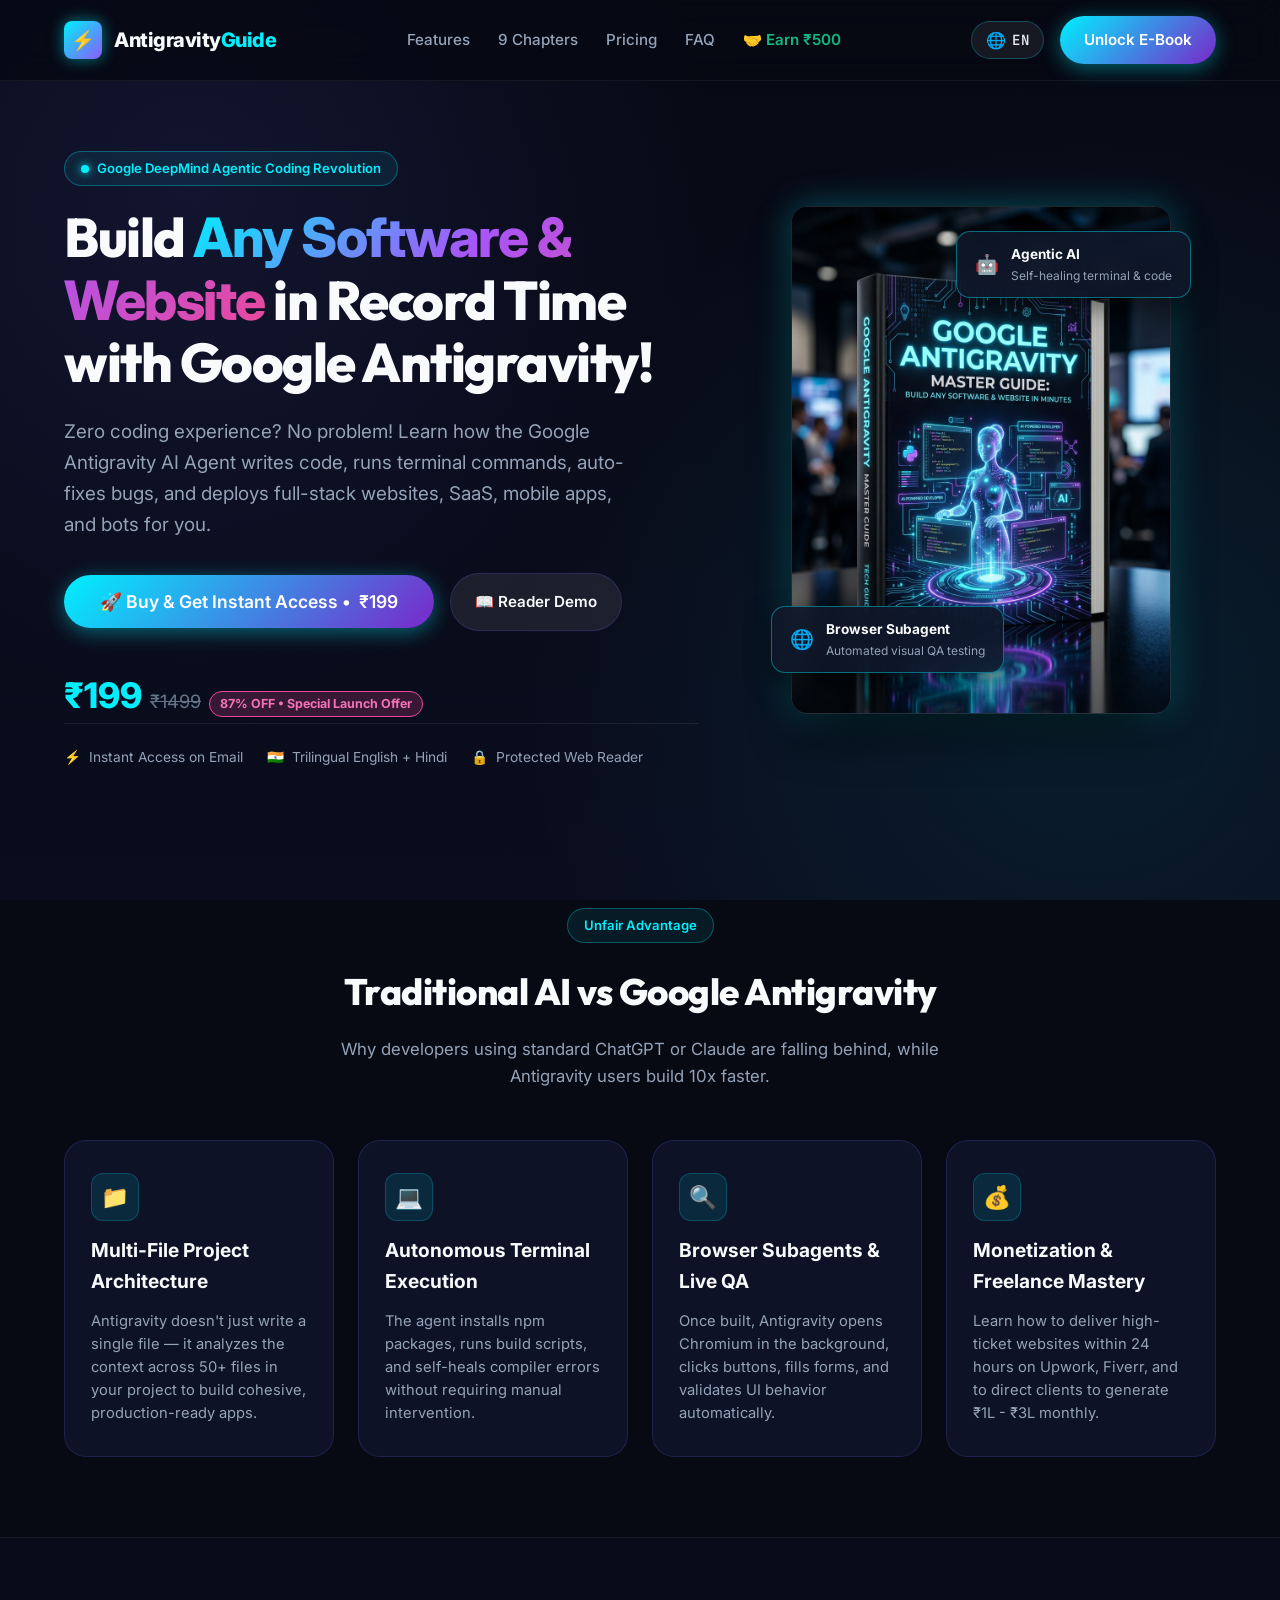
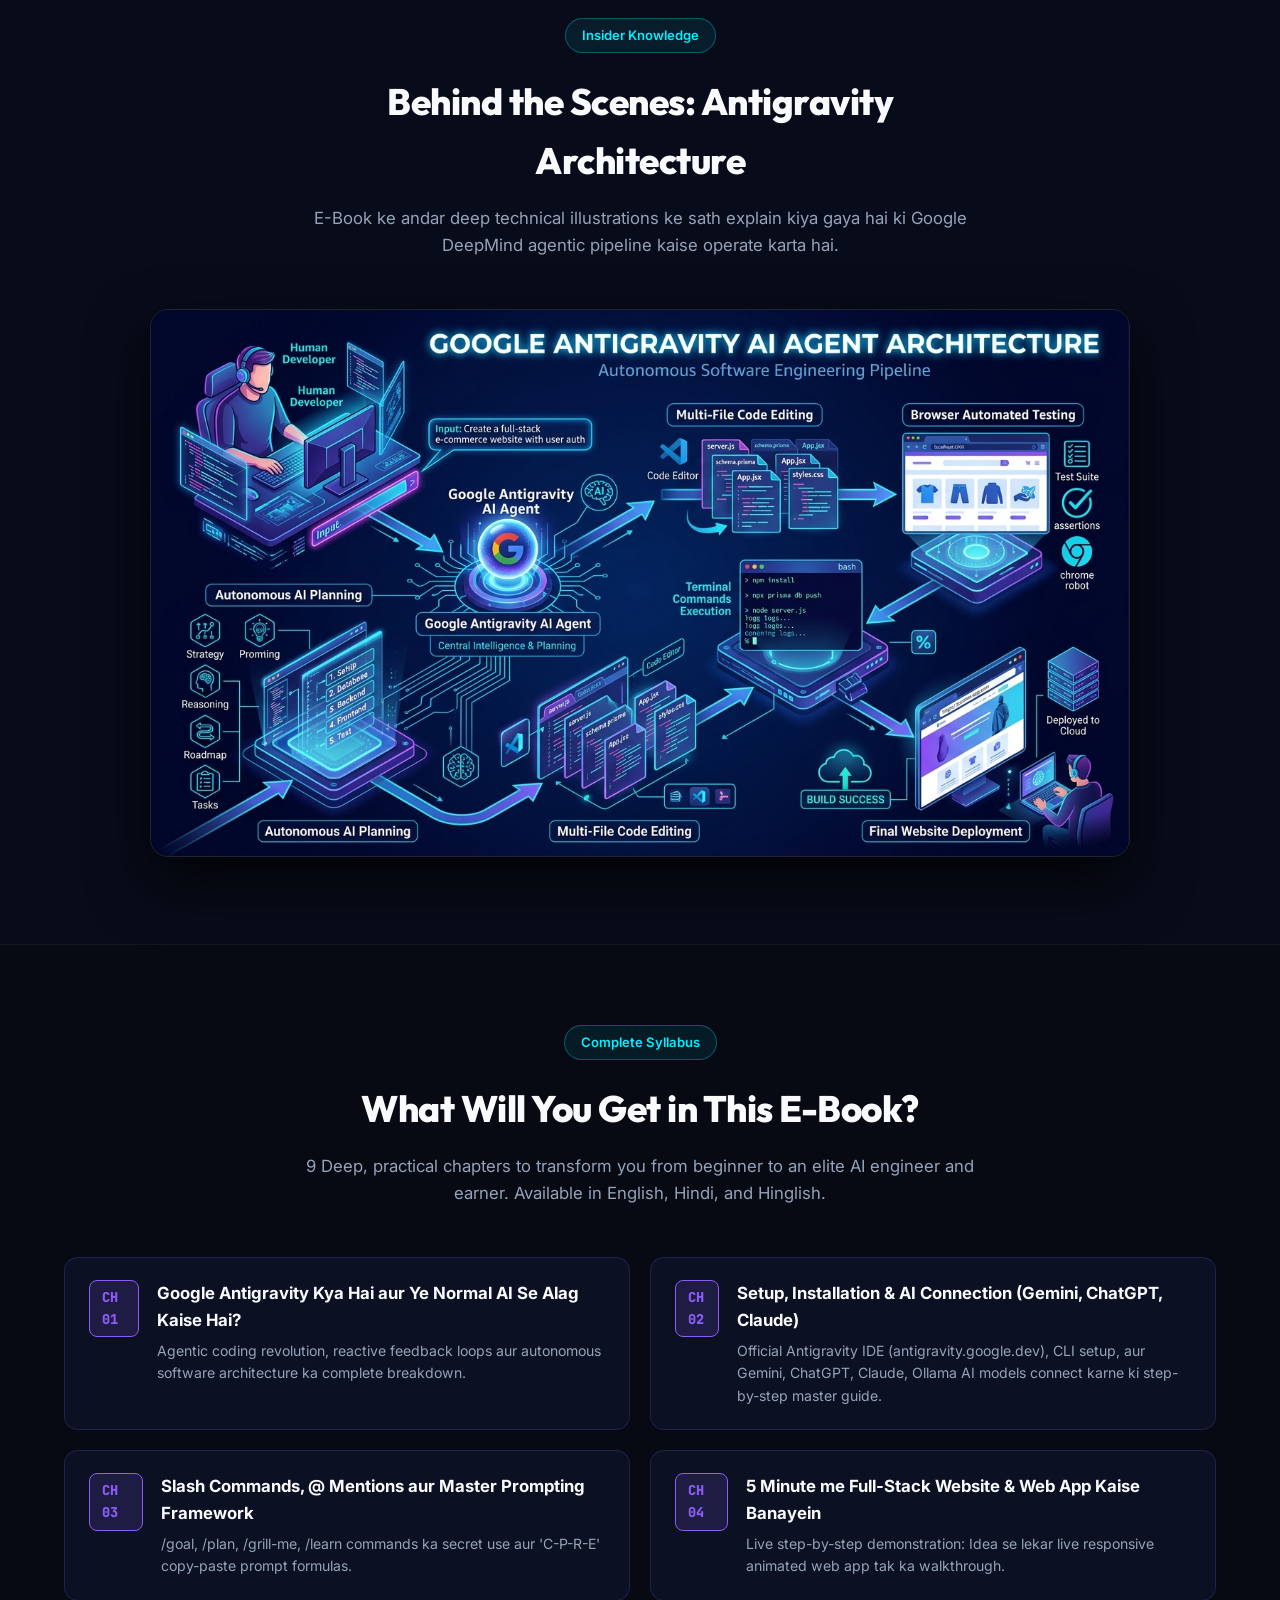
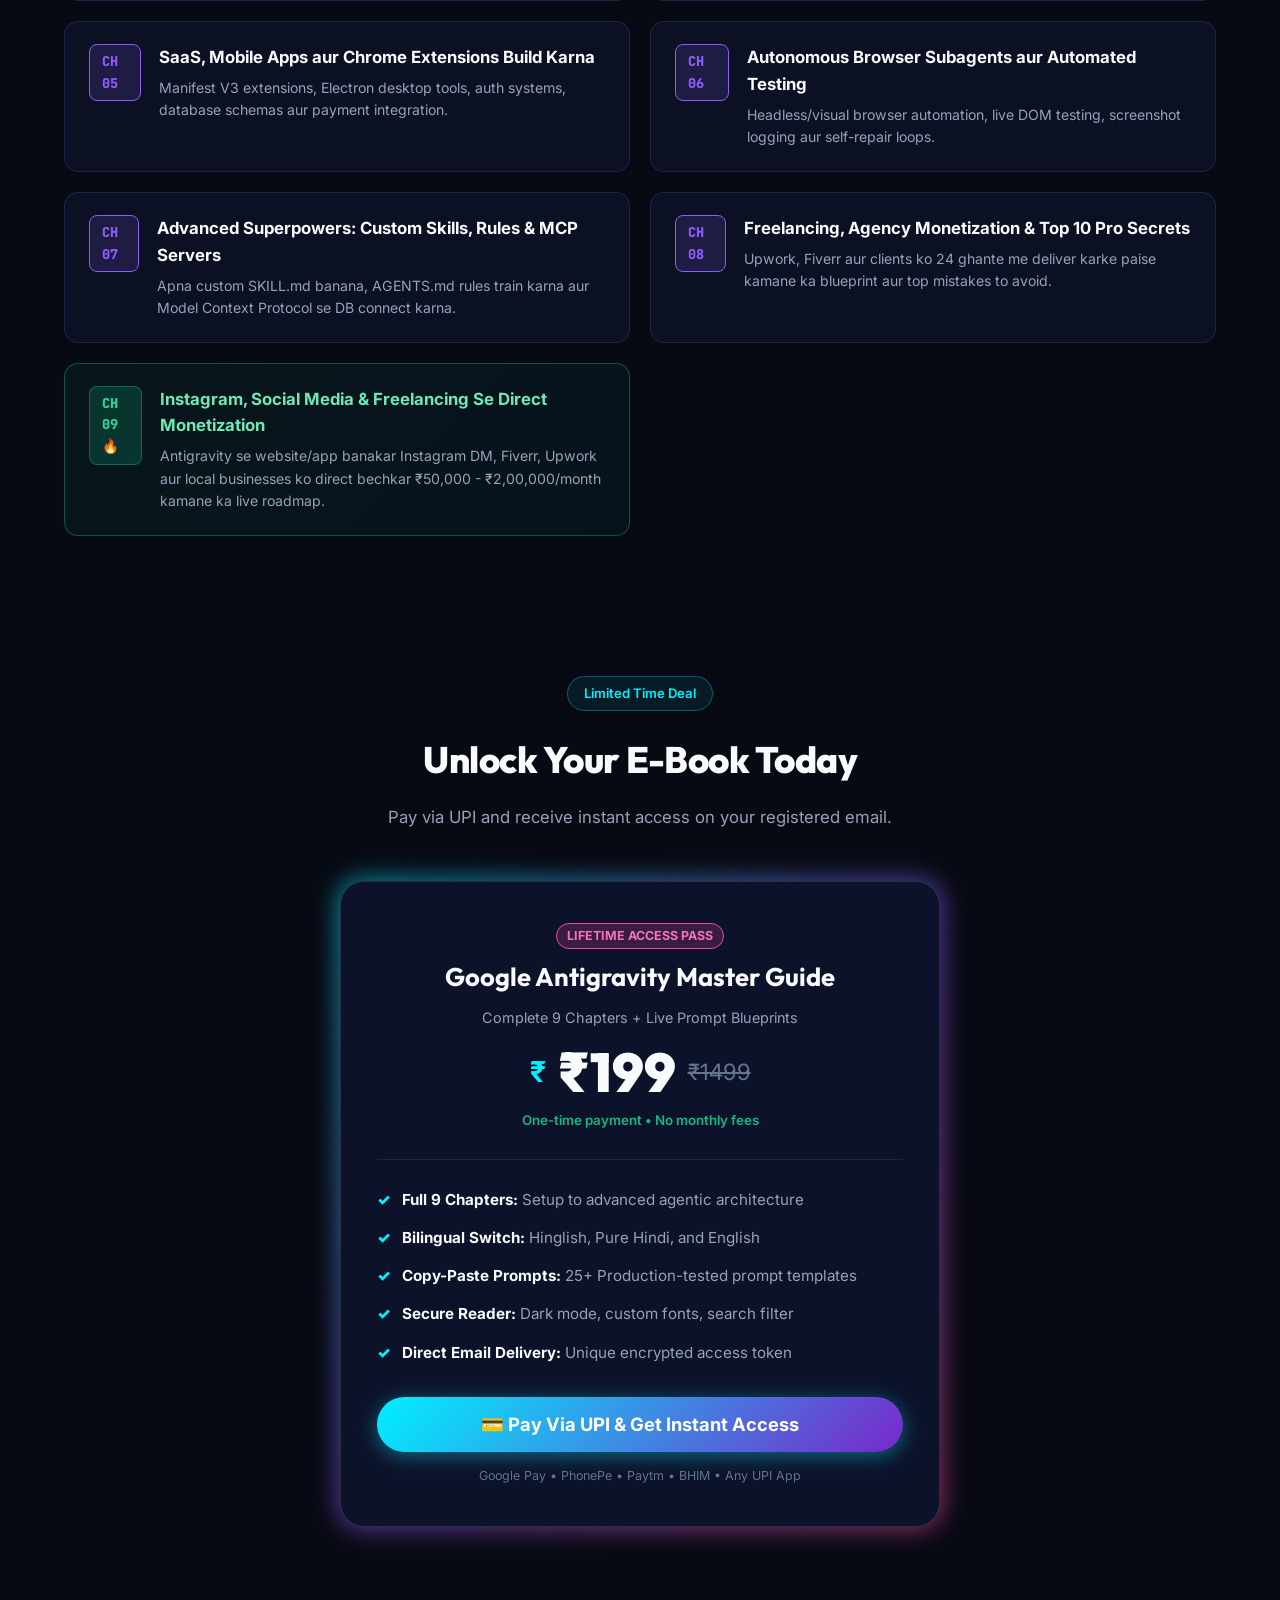
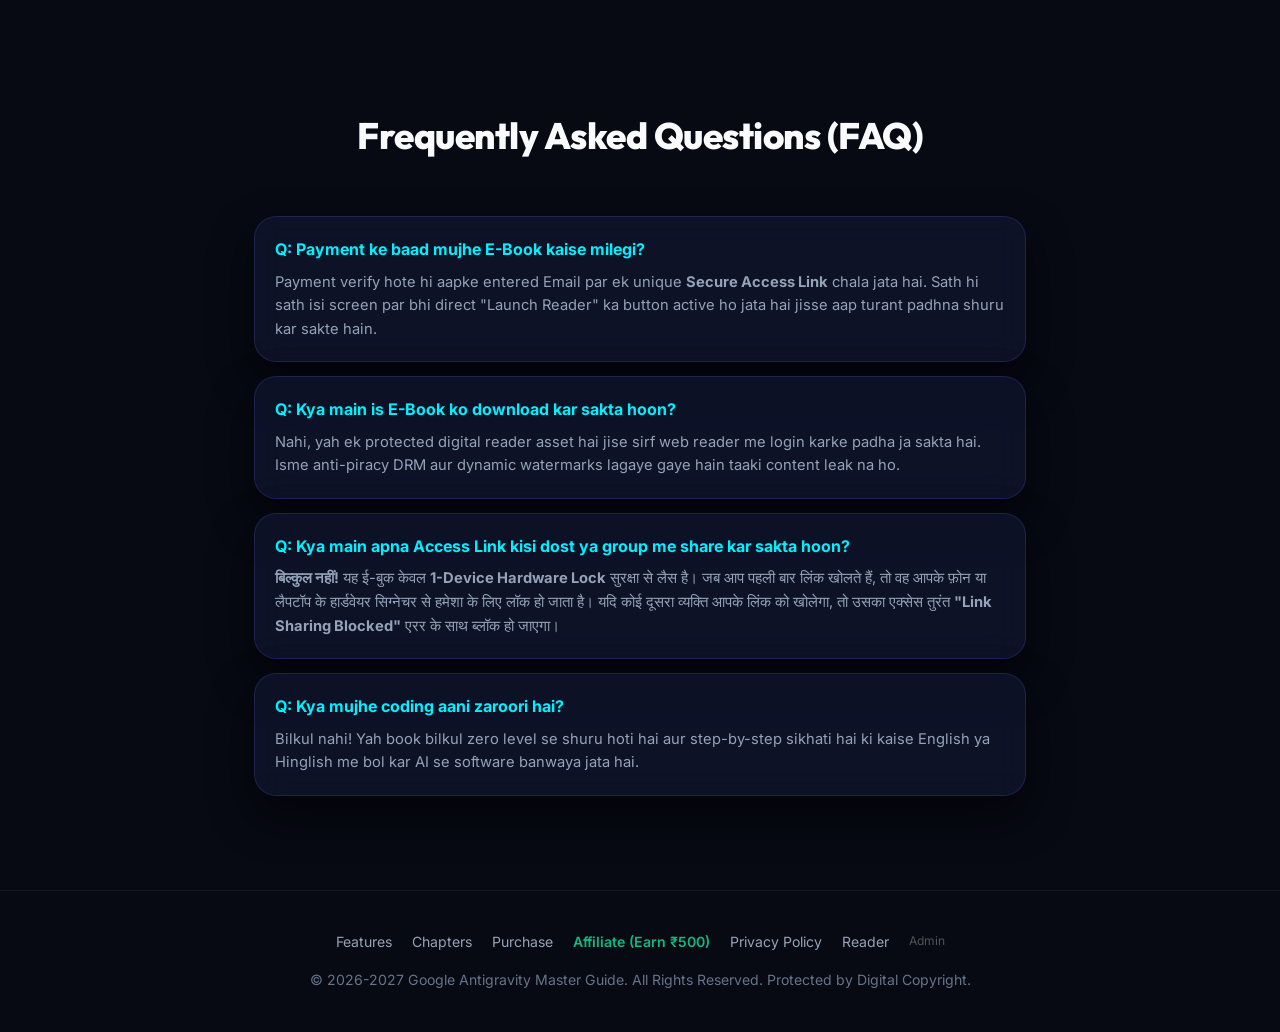
==== index.html @ 9b274166 "Complete Google Antigravity E-Book Platform with Cashfree Gateway and DRM Reader" ====
<!DOCTYPE html>
<html lang="hi">
<head>
    <meta charset="UTF-8">
    <meta name="viewport" content="width=device-width, initial-scale=1.0, maximum-scale=5.0">
    <meta name="theme-color" content="#070913">
    <meta name="mobile-web-app-capable" content="yes">
    <meta name="apple-mobile-web-app-status-bar-style" content="black-translucent">
    <title>Google Antigravity Master Guide - AI Se Software & Website Banayein</title>
    <meta name="description" content="Google Antigravity ka use karke kisi bhi tarah ka software ya website record time me banayein. Step-by-step Hindi & English complete documentation & eBook.">
    
    <!-- Google Fonts -->
    <link rel="preconnect" href="https://fonts.googleapis.com">
    <link rel="preconnect" href="https://fonts.gstatic.com" crossorigin>
    <link href="https://fonts.googleapis.com/css2?family=Inter:wght@400;500;600;700;800&family=JetBrains+Mono:wght@500;700&family=Outfit:wght@600;700;800;900&display=swap" rel="stylesheet">
    
    <!-- Stylesheets -->
    <link rel="stylesheet" href="assets/css/style.css">
</head>
<body>

    <header class="navbar" id="main-navbar">
        <div class="container nav-container">
            <a href="index.html" class="logo" id="site-logo">
                <div class="logo-icon" id="site-logo-icon">&#9889;</div>
                <span id="site-name-nav">Antigravity<span style="color: var(--accent-cyan);">Guide</span></span>
            </a>
            <ul class="nav-links" id="main-nav-links">
                <li><a href="#features" id="nav-link-features">Features</a></li>
                <li><a href="#curriculum" id="nav-link-curriculum">9 Chapters</a></li>
                <li><a href="#pricing" id="nav-link-pricing">Pricing</a></li>
                <li><a href="#faq" id="nav-link-faq">FAQ</a></li>
                <li><a href="#affiliateModal" class="btn-open-affiliate" id="nav-link-affiliate" style="color: #10b981; font-weight: 600;">🤝 Earn ₹500</a></li>
            </ul>
            <div class="nav-actions">
                <!-- Language Switcher -->
                <div class="lang-switcher" id="lang-switcher-btn" title="Change Language">
                    <span class="lang-icon">&#127760;</span>
                    <span class="lang-label" id="current-lang-label">EN</span>
                    <div class="lang-dropdown" id="lang-dropdown">
                        <button class="lang-option active" data-lang="english">&#127468;&#127463; English</button>
                        <button class="lang-option" data-lang="hinglish">&#127470;&#127475; Hinglish</button>
                        <button class="lang-option" data-lang="hindi">&#127470;&#127475; हिंदी</button>
                    </div>
                </div>
                <!-- Hamburger for Mobile -->
                <button class="nav-hamburger" id="nav-hamburger" aria-label="Toggle Menu">&#9776;</button>
                <a href="#pricing" class="btn btn-primary btn-open-payment" id="nav-buy-btn">Unlock E-Book</a>
            </div>
        </div>
        <!-- Mobile Menu -->
        <div class="mobile-menu" id="mobile-menu">
            <ul id="mobile-nav-links">
                <li><a href="#features">Features</a></li>
                <li><a href="#curriculum">9 Chapters</a></li>
                <li><a href="#pricing">Pricing</a></li>
                <li><a href="#faq">FAQ</a></li>
                <li><a href="#affiliateModal" class="btn-open-affiliate" style="color: #10b981; font-weight: 600;">🤝 Earn ₹500 (Affiliate)</a></li>
                <li><a href="privacy-policy.html">Privacy Policy</a></li>
            </ul>
        </div>
    </header>

    <!-- Hero Section -->
    <section class="hero-section">
        <div class="container">
            <div class="hero-grid">
                <div class="hero-content">
                    <div class="badge-pill">
                        <span class="badge-dot"></span>
                        <span id="cms-hero-badge">Google DeepMind Agentic Coding Revolution</span>
                    </div>
                    <h1 id="cms-hero-h1">
                        Google Antigravity Se <span class="text-gradient">Koi Bhi Software & Website</span> Record Time Me Banayein!
                    </h1>
                    <p class="hero-lead" id="cms-hero-lead">
                        Zero coding experience? Koi problem nahi! Is comprehensive step-by-step ई-बुक में सीखें कैसे Google Antigravity AI Agent आपके लिए पूरी वेबसाइट, सास (SaaS), मोबाइल ऐप्स और बॉट्स खुद कोड करके, टेस्ट करके और डिप्लॉय करके देता है।
                    </p>

                    <div class="hero-actions">
                        <button class="btn btn-primary btn-pulse btn-open-payment" style="padding: 16px 36px; font-size: 1.1rem;">
                            🚀 Buy & Get Instant Access • <span class="dynamic-price">₹199</span>
                        </button>
                        <a href="reader.html" class="btn btn-secondary" style="padding: 16px 24px;">
                            📖 Reader Demo
                        </a>
                    </div>

                    <div class="price-tag-hero">
                        <span class="price-now dynamic-price">₹199</span>
                        <span class="price-old dynamic-old-price">₹1499</span>
                        <span class="discount-badge">87% OFF • Special Launch Offer</span>
                    </div>

                    <div class="guarantee-strip">
                        <div class="guarantee-item">
                            <span>⚡</span> <span id="guar-item-1">Instant Access on Email</span>
                        </div>
                        <div class="guarantee-item">
                            <span>🇮🇳</span> <span id="guar-item-2">Hindi + English Bilingual</span>
                        </div>
                        <div class="guarantee-item">
                            <span>🔒</span> <span id="guar-item-3">Encrypted DRM Reader</span>
                        </div>
                    </div>
                </div>

                <!-- 3D Book Showcase -->
                <div class="hero-visual">
                    <div class="glow-orb"></div>
                    <div class="book-mockup-wrapper">
                        <img src="assets/images/cover.jpg" alt="Google Antigravity Master Guide 3D Cover" class="book-mockup-img">
                        <div class="floating-feature-card float-top">
                            <span style="font-size: 1.2rem;">🤖</span>
                            <div>
                                <strong>Agentic AI</strong>
                                <p style="margin: 0; color: #94a3b8; font-size: 0.75rem;">Self-healing terminal & code</p>
                            </div>
                        </div>
                        <div class="floating-feature-card float-bottom">
                            <span style="font-size: 1.2rem;">🌐</span>
                            <div>
                                <strong>Browser Subagent</strong>
                                <p style="margin: 0; color: #94a3b8; font-size: 0.75rem;">Automated visual QA testing</p>
                            </div>
                        </div>
                    </div>
                </div>
            </div>
        </div>
    </section>

    <!-- Why Antigravity / Core Highlights -->
    <section id="features" class="section">
        <div class="container">
            <div class="section-header">
                <span class="badge-pill">Unfair Advantage</span>
                <h2 id="cms-features-title">Traditional AI vs Google Antigravity</h2>
                <p id="cms-features-sub">Kyun normal ChatGPT ya Claude use karne wale developers peeche chhoot rahe hain aur Antigravity users 10 guna tez kaam kar rahe hain?</p>
            </div>

            <div class="features-grid">
                <div class="feature-card">
                    <div class="feature-icon">📁</div>
                    <h3>Multi-File Project Architecture</h3>
                    <p>Antigravity sirf ek file nahi likhta, ye aapke pooray project folder ke 50+ files ke context ko analyze karke complete full-stack web applications generate karta hai.</p>
                </div>
                <div class="feature-card">
                    <div class="feature-icon">💻</div>
                    <h3>Autonomous Terminal Execution</h3>
                    <p>Agent khud packages install karta hai, build commands run karta hai, aur compiler errors ko bina aapke bole khud debug karke theek karta hai.</p>
                </div>
                <div class="feature-card">
                    <div class="feature-icon">🔍</div>
                    <h3>Browser Subagents & QA</h3>
                    <p>Website banne ke baad agent Chromium browser open karta hai, buttons click karta hai, forms fill karta hai aur live UI validation karta hai.</p>
                </div>
                <div class="feature-card">
                    <div class="feature-icon">💰</div>
                    <h3>Monetization & Freelance Mastery</h3>
                    <p>Seekhein kaise Upwork, Fiverr aur Indian clients ko 24 ghante ke andar high-ticket websites deliver karke monthly ₹1L - ₹3L generate karein.</p>
                </div>
            </div>
        </div>
    </section>

    <!-- Architecture Visual Section -->
    <section class="section" style="background: rgba(12, 16, 36, 0.4); border-top: 1px solid rgba(255,255,255,0.05); border-bottom: 1px solid rgba(255,255,255,0.05);">
        <div class="container">
            <div class="section-header">
                <span class="badge-pill">Insider Knowledge</span>
                <h2>Behind the Scenes: Antigravity Architecture</h2>
                <p>E-Book ke andar deep technical illustrations ke sath explain kiya gaya hai ki Google DeepMind agentic pipeline kaise operate karta hai.</p>
            </div>
            <div style="text-align: center; max-width: 980px; margin: 0 auto;">
                <img src="assets/images/architecture.jpg" alt="Google Antigravity Agent Architecture" style="width: 100%; border-radius: 18px; box-shadow: 0 25px 60px rgba(0,0,0,0.7); border: 1px solid rgba(255,255,255,0.1);">
            </div>
        </div>
    </section>

    <!-- 8 Chapters Syllabus -->
    <section id="curriculum" class="section">
        <div class="container">
            <div class="section-header">
                <span class="badge-pill">Complete Syllabus</span>
                <h2 id="cms-curriculum-title">Is E-Book Me Kya-Kya Milega?</h2>
                <p id="cms-curriculum-sub">9 Deep, practical chapters jo aapko Beginner se lekar Elite Agentic Architect + Earner bana denge. Hinglish, Hindi aur English teeno me available.</p>
            </div>

            <div class="curriculum-grid">
                <div class="chapter-item">
                    <span class="chapter-badge">CH 01</span>
                    <div class="chapter-info">
                        <h4>Google Antigravity Kya Hai aur Ye Normal AI Se Alag Kaise Hai?</h4>
                        <p>Agentic coding revolution, reactive feedback loops aur autonomous software architecture ka complete breakdown.</p>
                    </div>
                </div>

                <div class="chapter-item">
                    <span class="chapter-badge">CH 02</span>
                    <div class="chapter-info">
                        <h4>Setup, Installation & AI Connection (Gemini, ChatGPT, Claude)</h4>
                        <p>Official Antigravity IDE (antigravity.google.dev), CLI setup, aur Gemini, ChatGPT, Claude, Ollama AI models connect karne ki step-by-step master guide.</p>
                    </div>
                </div>

                <div class="chapter-item">
                    <span class="chapter-badge">CH 03</span>
                    <div class="chapter-info">
                        <h4>Slash Commands, @ Mentions aur Master Prompting Framework</h4>
                        <p>/goal, /plan, /grill-me, /learn commands ka secret use aur 'C-P-R-E' copy-paste prompt formulas.</p>
                    </div>
                </div>

                <div class="chapter-item">
                    <span class="chapter-badge">CH 04</span>
                    <div class="chapter-info">
                        <h4>5 Minute me Full-Stack Website & Web App Kaise Banayein</h4>
                        <p>Live step-by-step demonstration: Idea se lekar live responsive animated web app tak ka walkthrough.</p>
                    </div>
                </div>

                <div class="chapter-item">
                    <span class="chapter-badge">CH 05</span>
                    <div class="chapter-info">
                        <h4>SaaS, Mobile Apps aur Chrome Extensions Build Karna</h4>
                        <p>Manifest V3 extensions, Electron desktop tools, auth systems, database schemas aur payment integration.</p>
                    </div>
                </div>

                <div class="chapter-item">
                    <span class="chapter-badge">CH 06</span>
                    <div class="chapter-info">
                        <h4>Autonomous Browser Subagents aur Automated Testing</h4>
                        <p>Headless/visual browser automation, live DOM testing, screenshot logging aur self-repair loops.</p>
                    </div>
                </div>

                <div class="chapter-item">
                    <span class="chapter-badge">CH 07</span>
                    <div class="chapter-info">
                        <h4>Advanced Superpowers: Custom Skills, Rules & MCP Servers</h4>
                        <p>Apna custom SKILL.md banana, AGENTS.md rules train karna aur Model Context Protocol se DB connect karna.</p>
                    </div>
                </div>

                <div class="chapter-item">
                    <span class="chapter-badge">CH 08</span>
                    <div class="chapter-info">
                        <h4>Freelancing, Agency Monetization & Top 10 Pro Secrets</h4>
                        <p>Upwork, Fiverr aur clients ko 24 ghante me deliver karke paise kamane ka blueprint aur top mistakes to avoid.</p>
                    </div>
                </div>

                <div class="chapter-item" style="border-color: rgba(16, 185, 129, 0.4); background: linear-gradient(135deg, rgba(16, 185, 129, 0.08), rgba(0, 240, 255, 0.04));">
                    <span class="chapter-badge" style="background: rgba(16, 185, 129, 0.2); color: #34d399; border-color: rgba(16, 185, 129, 0.4);">CH 09 🔥</span>
                    <div class="chapter-info">
                        <h4 style="color: #6ee7b7;">Instagram, Social Media & Freelancing Se Direct Monetization</h4>
                        <p>Antigravity se website/app banakar Instagram DM, Fiverr, Upwork aur local businesses ko direct bechkar ₹50,000 - ₹2,00,000/month kamane ka live roadmap.</p>
                    </div>
                </div>
            </div>
        </div>
    </section>


    <!-- Pricing Card & Buy Action -->
    <section id="pricing" class="pricing-section">
        <div class="container">
            <div class="section-header">
                <span class="badge-pill">Limited Time Deal</span>
                <h2 id="cms-pricing-title">Aaj Hi Apni E-Book Unlock Karein</h2>
                <p id="cms-pricing-sub">Turant UPI payment karein aur apne registered email par instant secure reader link prapt karein.</p>
            </div>

            <div class="pricing-card-wrap">
                <div class="pricing-card-glow"></div>
                <div class="pricing-card">
                    <div class="pricing-header">
                        <span class="discount-badge" style="margin-bottom: 8px; display: inline-block;">LIFETIME ACCESS PASS</span>
                        <h3>Google Antigravity Master Guide</h3>
                        <p style="color: var(--text-secondary); font-size: 0.9rem;" id="cms-pricing-card-desc">Complete 9 Chapters + Live Prompt Blueprints</p>
                        
                        <div class="pricing-amount">
                            <span class="price-currency">₹</span>
                            <span class="price-val dynamic-price">199</span>
                            <span class="price-strike dynamic-old-price">₹1499</span>
                        </div>
                        <small style="color: #10b981; font-weight: 600;">One-time payment • No monthly fees</small>
                    </div>

                    <ul class="pricing-perks">
                        <li><span class="check">✓</span> <span><strong>Full 9 Chapters:</strong> Setup to advanced agentic architecture</span></li>
                        <li><span class="check">✓</span> <span><strong>Bilingual Switch:</strong> Hinglish, Pure Hindi, and English</span></li>
                        <li><span class="check">✓</span> <span><strong>Copy-Paste Prompts:</strong> 25+ Production-tested prompt templates</span></li>
                        <li><span class="check">✓</span> <span><strong>Secure Reader:</strong> Dark mode, custom fonts, search filter</span></li>
                        <li><span class="check">✓</span> <span><strong>Direct Email Delivery:</strong> Unique encrypted access token</span></li>
                    </ul>

                    <button class="btn btn-primary btn-open-payment" style="width: 100%; padding: 16px; font-size: 1.15rem; font-weight: 700;">
                        💳 Pay Via UPI & Get Instant Access
                    </button>
                    
                    <p style="text-align: center; font-size: 0.78rem; color: #64748b; margin-top: 14px;">
                        Google Pay • PhonePe • Paytm • BHIM • Any UPI App
                    </p>
                </div>
            </div>
        </div>
    </section>

    <!-- FAQ Accordion -->
    <section id="faq" class="section">
        <div class="container" style="max-width: 820px;">
            <div class="section-header">
                <h2 id="cms-faq-title">Aksar Puche Jaane Wale Sawal (FAQ)</h2>
            </div>

            <div class="faq-list">
                <div class="glass-panel" style="padding: 20px; margin-bottom: 14px;">
                    <h4 style="color: var(--accent-cyan); margin-bottom: 8px;">Q: Payment ke baad mujhe E-Book kaise milegi?</h4>
                    <p style="color: var(--text-secondary); font-size: 0.92rem;">
                        Payment verify hote hi aapke entered Email par ek unique <strong>Secure Access Link</strong> chala jata hai. Sath hi sath isi screen par bhi direct "Launch Reader" ka button active ho jata hai jisse aap turant padhna shuru kar sakte hain.
                    </p>
                </div>

                <div class="glass-panel" style="padding: 20px; margin-bottom: 14px;">
                    <h4 style="color: var(--accent-cyan); margin-bottom: 8px;">Q: Kya main is E-Book ko download kar sakta hoon?</h4>
                    <p style="color: var(--text-secondary); font-size: 0.92rem;">
                        Nahi, yah ek protected digital reader asset hai jise sirf web reader me login karke padha ja sakta hai. Isme anti-piracy DRM aur dynamic watermarks lagaye gaye hain taaki content leak na ho.
                    </p>
                </div>

                <div class="glass-panel" style="padding: 20px; margin-bottom: 14px;">
                    <h4 style="color: var(--accent-cyan); margin-bottom: 8px;">Q: Kya main apna Access Link kisi dost ya group me share kar sakta hoon?</h4>
                    <p style="color: var(--text-secondary); font-size: 0.92rem;">
                        <strong>बिल्कुल नहीं!</strong> यह ई-बुक केवल <strong>1-Device Hardware Lock</strong> सुरक्षा से लैस है। जब आप पहली बार लिंक खोलते हैं, तो वह आपके फ़ोन या लैपटॉप के हार्डवेयर सिग्नेचर से हमेशा के लिए लॉक हो जाता है। यदि कोई दूसरा व्यक्ति आपके लिंक को खोलेगा, तो उसका एक्सेस तुरंत <strong>"Link Sharing Blocked"</strong> एरर के साथ ब्लॉक हो जाएगा।
                    </p>
                </div>

                <div class="glass-panel" style="padding: 20px; margin-bottom: 14px;">
                    <h4 style="color: var(--accent-cyan); margin-bottom: 8px;">Q: Kya mujhe coding aani zaroori hai?</h4>
                    <p style="color: var(--text-secondary); font-size: 0.92rem;">
                        Bilkul nahi! Yah book bilkul zero level se shuru hoti hai aur step-by-step sikhati hai ki kaise English ya Hinglish me bol kar AI se software banwaya jata hai.
                    </p>
                </div>
            </div>
        </div>
    </section>

    <footer class="footer">
        <div class="container">
            <div class="footer-links" id="footer-links-main">
                <a href="#features" id="footer-link-features">Features</a>
                <a href="#curriculum" id="footer-link-chapters">Chapters</a>
                <a href="#pricing" id="footer-link-purchase">Purchase</a>
                <a href="#affiliateModal" class="btn-open-affiliate" style="color: #10b981; font-weight: 600;">Affiliate (Earn ₹500)</a>
                <a href="privacy-policy.html" id="footer-link-privacy">Privacy Policy</a>
                <a href="reader.html" id="footer-link-reader">Reader</a>
                <a href="admin.html" id="footer-link-admin" style="color: rgba(255,255,255,0.3); font-size: 0.75rem;">Admin</a>
            </div>
            <p id="footer-copyright-main">&#169; 2026-2027 Google Antigravity Master Guide. All Rights Reserved. Protected by Digital Copyright.</p>
        </div>
    </footer>

    <!-- PAYMENT & MANDATORY CONSENT MODAL -->
    <div id="paymentModal" class="modal-overlay">
        <div class="payment-modal">
            <button id="closePaymentModal" class="modal-close-btn">&times;</button>
            
            <!-- SECTION 1: CUSTOMER DETAILS & CASHFREE CHECKOUT -->
            <div id="paymentFormSection">
                <div style="text-align: center; margin-bottom: 18px;">
                    <div style="display: inline-flex; align-items: center; gap: 6px; padding: 4px 12px; background: rgba(0, 240, 255, 0.1); border: 1px solid rgba(0, 240, 255, 0.3); border-radius: 20px; font-size: 0.75rem; color: #00f0ff; margin-bottom: 8px; font-weight: 700;">
                        <span>🔒 256-BIT ENCRYPTED CHECKOUT</span>
                    </div>
                    <h3 class="modal-title" style="margin-bottom: 4px;">Instant Access Checkout</h3>
                    <p class="modal-subtitle">Apni delivery details bharein aur Cashfree ke dwara 100% secure payment complete karein:</p>
                </div>

                <!-- VERIFICATION & LEGAL CONSENT FORM -->
                <form id="ebookPaymentForm">
                    <div class="form-group">
                        <label class="form-label" for="buyerName">Aapka Pura Naam (Full Name) <span class="req">*</span></label>
                        <input type="text" id="buyerName" class="form-input" placeholder="e.g. Rahul Sharma" required autocomplete="name">
                    </div>

                    <div class="form-group">
                        <label class="form-label" for="buyerEmail">
                            <span>📧 Email Address (E-Book Access Link Yahan Jayega)</span> <span class="req">*</span>
                        </label>
                        <input type="email" id="buyerEmail" class="form-input" placeholder="e.g. rahul.developer@gmail.com" required autocomplete="email">
                        <small style="color: #64748b; font-size: 0.75rem; margin-top: 4px; display: block;">Payment hote hi stylish email invoice aur DRM reader token isi email par aayega.</small>
                    </div>

                    <div class="form-group">
                        <label class="form-label" for="buyerPhone">WhatsApp Mobile Number <span class="req">*</span></label>
                        <input type="tel" id="buyerPhone" class="form-input" placeholder="e.g. 9876543210" required autocomplete="tel">
                    </div>

                    <!-- ORDER SUMMARY & CASHFREE BADGE BOX -->
                    <div class="order-summary-box">
                        <div style="display: flex; justify-content: space-between; align-items: flex-start; margin-bottom: 12px;">
                            <div>
                                <span style="font-size: 0.88rem; font-weight: 700; color: #fff; display: block;">Google Antigravity Master Guide</span>
                                <span style="font-size: 0.75rem; color: #94a3b8;">Complete 9 Chapters • AI Prompts • Lifetime Access</span>
                            </div>
                            <div style="text-align: right;">
                                <span style="font-size: 0.8rem; color: #64748b; text-decoration: line-through;">₹1,499</span>
                                <strong style="font-size: 1.25rem; color: #00f0ff; display: block;" class="dynamic-price">₹199</strong>
                            </div>
                        </div>

                        <!-- Cashfree Payments Trust Strip -->
                        <div class="cashfree-strip">
                            <div style="display: flex; align-items: center; justify-content: space-between; margin-bottom: 8px;">
                                <span style="font-size: 0.75rem; color: #cbd5e1; font-weight: 600; display: flex; align-items: center; gap: 6px;">
                                    <span style="color: #10b981;">●</span> Powered by <strong>Cashfree Payments</strong>
                                </span>
                                <span style="font-size: 0.7rem; color: #a7f3d0; background: rgba(16, 185, 129, 0.15); padding: 2px 6px; border-radius: 4px;">Zero Surcharge</span>
                            </div>
                            <div class="cashfree-badges-row">
                                <span class="cf-badge">Google Pay</span>
                                <span class="cf-badge">PhonePe</span>
                                <span class="cf-badge">Paytm</span>
                                <span class="cf-badge">BHIM / UPI</span>
                                <span class="cf-badge">Cards & NetBanking</span>
                            </div>
                        </div>
                    </div>

                    <!-- MANDATORY PRIVACY POLICY & FREE WILL CONSENT CHECKBOX -->
                    <div class="consent-box" style="margin: 16px 0;">
                        <input type="checkbox" id="buyerConsentCheckbox" class="consent-checkbox" required>
                        <label for="buyerConsentCheckbox" class="consent-text" id="consentTextLabel">
                            <strong>Mandatory Declaration &amp; Consent:</strong><br>
                            "I (the buyer) hereby certify that I am purchasing this digital e-book of my own free will. This is Digital Content, and once purchased, a strict No Refund &amp; No Return Policy applies."<br>
                            <a href="privacy-policy.html" target="_blank" style="color: var(--accent-cyan); font-size: 0.82rem;">📜 Read Privacy Policy &amp; Terms (click here)</a>
                        </label>
                    </div>

                    <button type="submit" class="btn btn-primary btn-cashfree-submit" id="btnSubmitPayment" style="width: 100%; padding: 15px 18px; font-size: 1.05rem; display: flex; align-items: center; justify-content: center; gap: 10px; box-shadow: 0 0 25px rgba(0, 240, 255, 0.35);">
                        <span>💳</span>
                        <span>Proceed to Pay <strong class="dynamic-price">₹199</strong> via Cashfree</span>
                    </button>
                    
                    <p style="text-align: center; font-size: 0.75rem; color: #64748b; margin-top: 10px;">
                        🔒 All UPI Apps, Debit/Credit Cards & 50+ NetBanking supported.
                    </p>
                </form>
            </div>

            <!-- SECTION 2: ACCESS GRANTED / DISPATCH CONFIRMATION -->
            <div id="paymentSuccessSection" style="display: none;" class="access-granted-box">
                <div class="success-icon">🎉</div>
                <div style="display: inline-block; padding: 4px 14px; background: rgba(16, 185, 129, 0.15); border: 1px solid rgba(16, 185, 129, 0.4); border-radius: 20px; font-size: 0.8rem; color: #34d399; font-weight: 700; margin-bottom: 10px;">
                    ✓ Payment Verified by Cashfree Gateway
                </div>
                <h3 style="font-size: 1.55rem; color: #10b981; margin-bottom: 6px;">Payment Successful & Access Granted!</h3>
                <p style="color: #cbd5e1; font-size: 0.9rem; margin-bottom: 18px;">
                    Aapka order successfully process ho gaya hai aur access link aapke email par bhej diya gaya hai!
                </p>

                <!-- INSTANT ACCESS BUTTONS -->
                <div style="display: flex; flex-direction: column; gap: 10px; margin-bottom: 24px;">
                    <a href="reader.html" id="btnLaunchReader" class="btn btn-primary" style="padding: 16px; font-size: 1.1rem; box-shadow: 0 0 25px rgba(0, 240, 255, 0.4);">
                        📖 Open Secure E-Book Reader Now
                    </a>
                    <button type="button" id="btnCopyReaderLink" class="btn btn-secondary" style="padding: 12px;">
                        🔗 Copy Direct Reader Link
                    </button>
                </div>

                <!-- ULTRA-STYLISH EMAIL RECEIPT CARD -->
                <div class="stylish-email-card" id="stylishEmailReceiptCard">
                    <!-- Email Client Header Bar -->
                    <div class="email-card-header">
                        <div class="email-window-dots">
                            <span class="dot red"></span>
                            <span class="dot yellow"></span>
                            <span class="dot green"></span>
                        </div>
                        <span class="email-header-title">📬 Dispatched to Your Email Inbox</span>
                        <span class="email-status-pill">Delivered • 256-bit Encrypted</span>
                    </div>

                    <!-- Email Metadata -->
                    <div class="email-meta-wrap">
                        <div class="email-meta-line">
                            <span class="meta-label">From:</span>
                            <span class="meta-value">Google Antigravity Academy &lt;delivery@antigravityguide.in&gt;</span>
                        </div>
                        <div class="email-meta-line">
                            <span class="meta-label">To:</span>
                            <span class="meta-value highlight" id="emailCardToDisplay">buyer@email.com</span>
                        </div>
                        <div class="email-meta-line">
                            <span class="meta-label">Subject:</span>
                            <span class="meta-value" id="emailCardSubjectDisplay">✨ Your Google Antigravity E-Book Access & Official Receipt</span>
                        </div>
                    </div>

                    <!-- Simulated Email Body Content -->
                    <div class="email-body-content">
                        <div style="text-align: center; padding: 10px 0 14px;">
                            <div style="font-size: 1.6rem; margin-bottom: 4px;">⚡ 📚</div>
                            <h4 style="font-size: 1.1rem; color: #fff; margin: 0 0 4px;">Welcome to Antigravity Master Guide!</h4>
                            <p style="font-size: 0.82rem; color: #94a3b8; margin: 0;">Hi <strong id="emailCardBuyerName" style="color: #00f0ff;">Valued Buyer</strong>, your payment has been processed via Cashfree.</p>
                        </div>

                        <div class="email-receipt-table">
                            <div class="receipt-row">
                                <span>Order ID:</span>
                                <strong id="emailCardOrderId" style="font-family: monospace;">ORD-XXXX</strong>
                            </div>
                            <div class="receipt-row">
                                <span>Cashfree Payment ID:</span>
                                <strong id="emailCardPaymentId" style="font-family: monospace; color: #fbbf24;">CF-PAY-XXXX</strong>
                            </div>
                            <div class="receipt-row">
                                <span>Amount Paid:</span>
                                <strong style="color: #34d399;" class="dynamic-price">₹199</strong>
                            </div>
                            <div class="receipt-row">
                                <span>License Type:</span>
                                <span>Lifetime Full-Access (DRM Protected)</span>
                            </div>
                        </div>

                        <div class="email-token-highlight">
                            <span style="font-size: 0.72rem; color: #94a3b8; text-transform: uppercase; letter-spacing: 0.5px; display: block; margin-bottom: 2px;">Your Personal DRM Access Token:</span>
                            <code id="emailCardTokenDisplay" style="font-size: 0.95rem; color: #00f0ff; font-weight: 700; letter-spacing: 1px;">AGY-EBK-XXXX-XXXX</code>
                        </div>

                        <div style="text-align: center; margin-top: 14px;">
                            <a href="#" id="emailCardReaderLink" target="_blank" class="email-btn-cta">
                                🚀 Click Here to Open E-Book Online
                            </a>
                        </div>
                    </div>

                    <!-- Email Actions -->
                    <div class="email-actions-bar">
                        <a href="#" id="btnOpenMailClient" class="email-quick-action-btn">
                            ✉️ Open in Email App (Gmail / Outlook)
                        </a>
                        <button type="button" id="btnCopyEmailReceiptText" class="email-quick-action-btn secondary">
                            📋 Copy Email Text
                        </button>
                    </div>
                </div>

                <!-- AFFILIATE PARTNER DASHBOARD (AFTER PURCHASE) -->
                <div class="buyer-affiliate-box" style="margin-top: 24px; padding: 20px; background: rgba(16, 185, 129, 0.08); border: 1px solid rgba(16, 185, 129, 0.35); border-radius: 14px; text-align: left;">
                    <div style="display: flex; align-items: center; justify-content: space-between; flex-wrap: wrap; gap: 8px; margin-bottom: 10px;">
                        <span style="font-weight: 700; color: #34d399; font-size: 1.05rem;">🤝 Your Personal Affiliate Dashboard</span>
                        <span style="background: rgba(16, 185, 129, 0.2); color: #6ee7b7; padding: 3px 10px; border-radius: 20px; font-size: 0.78rem; font-weight: 700;">Target: 5 Sales = ₹500</span>
                    </div>
                    <p style="font-size: 0.85rem; color: #cbd5e1; margin-bottom: 14px; line-height: 1.5;">
                        Ye link aapka personal secure affiliate link hai. Ise apne dosto ya social media par share karein. Jab bhi <strong>5 log</strong> aapke link se e-book khareedenge, hum aapko <strong>₹500</strong> direct aapke UPI me <strong>2 din ke andar</strong> bhejenge!
                    </p>

                    <div style="margin-bottom: 12px;">
                        <label style="font-size: 0.78rem; color: #94a3b8; display: block; margin-bottom: 4px;">Aapka Personal Affiliate Link:</label>
                        <div style="display: flex; gap: 8px;">
                            <input type="text" id="buyerAffiliateLinkInput" class="form-input" style="padding: 8px 10px; font-size: 0.82rem; font-family: monospace;" readonly>
                            <button type="button" id="btnCopyAffiliateLink" class="btn btn-secondary" style="padding: 8px 14px; font-size: 0.82rem; white-space: nowrap;">📋 Copy Link</button>
                        </div>
                    </div>

                    <!-- Ready-Made Share Templates -->
                    <div style="display: flex; flex-direction: column; gap: 8px; margin-bottom: 14px;">
                        <button type="button" id="btnCopyHindiShareMsg" class="table-action-btn" style="text-align: left; padding: 9px 12px; width: 100%;">
                            📋 Copy WhatsApp Message (Hindi / Hinglish Template)
                        </button>
                        <button type="button" id="btnCopyEnglishShareMsg" class="table-action-btn" style="text-align: left; padding: 9px 12px; width: 100%;">
                            📋 Copy WhatsApp Message (English Template)
                        </button>
                    </div>

                    <!-- Save UPI for ₹500 Payout -->
                    <div style="background: rgba(0,0,0,0.3); padding: 12px; border-radius: 8px; border: 1px dashed rgba(16, 185, 129, 0.3);">
                        <label style="font-size: 0.78rem; color: #a7f3d0; font-weight: 600; display: block; margin-bottom: 4px;">
                            Aapka UPI ID (₹500 Reward Prapt Karne Ke Liye):
                        </label>
                        <div style="display: flex; gap: 8px;">
                            <input type="text" id="buyerAffiliateUpiInput" class="form-input" placeholder="e.g. yourname@oksbi" style="padding: 8px 10px; font-size: 0.85rem;">
                            <button type="button" id="btnSaveAffiliateUpi" class="btn btn-primary" style="padding: 8px 14px; font-size: 0.82rem; white-space: nowrap;">💾 Save UPI</button>
                        </div>
                        <span id="affiliateUpiSaveStatus" style="font-size: 0.75rem; color: #34d399; display: none; margin-top: 4px;">✓ UPI ID successfully saved! Target complete hote hi payout aayega.</span>
                    </div>
                </div>

                <p style="font-size: 0.8rem; color: #64748b; margin-top: 18px;">
                    ⚠️ Note: E-Book sirf reader me open hogi aur downloading/screenshotting copyright protection ke antargat disabled hai.
                </p>
            </div>
        </div>
    </div>

    <!-- STANDALONE AFFILIATE PARTNER MODAL -->
    <div id="affiliateModal" class="modal-overlay">
        <div class="payment-modal" style="max-width: 680px;">
            <button id="closeAffiliateModal" class="modal-close-btn">&times;</button>
            <div style="text-align: center; margin-bottom: 20px;">
                <span class="badge-pill" style="margin-bottom: 10px;">🤝 Official Affiliate Program</span>
                <h3 class="modal-title" style="color: #34d399; font-size: 1.55rem;">Earn ₹500 for Every 5 Referrals!</h3>
                <p class="modal-subtitle" style="margin-bottom: 0;">
                    Apna personal link share karein. Har 5 paid users ke purchase complete hone par aapko <strong>₹500 cash</strong> direct aapke UPI me 2 din ke andar transfer kiya jayega!
                </p>
            </div>

            <div style="display: grid; grid-template-columns: repeat(auto-fit, minmax(180px, 1fr)); gap: 12px; margin-bottom: 22px;">
                <div style="background: rgba(255,255,255,0.03); border: 1px solid rgba(255,255,255,0.08); border-radius: 10px; padding: 14px; text-align: center;">
                    <span style="font-size: 1.5rem;">🔗</span>
                    <strong style="display: block; font-size: 0.9rem; margin-top: 4px;">1. Share Link</strong>
                    <small style="color: #94a3b8;">Copy readymade WhatsApp message</small>
                </div>
                <div style="background: rgba(255,255,255,0.03); border: 1px solid rgba(255,255,255,0.08); border-radius: 10px; padding: 14px; text-align: center;">
                    <span style="font-size: 1.5rem;">🎯</span>
                    <strong style="display: block; font-size: 0.9rem; margin-top: 4px;">2. Hit 5 Sales Target</strong>
                    <small style="color: #94a3b8;">5 Paid buyers through your link</small>
                </div>
                <div style="background: rgba(16,185,129,0.1); border: 1px solid rgba(16,185,129,0.3); border-radius: 10px; padding: 14px; text-align: center;">
                    <span style="font-size: 1.5rem;">💰</span>
                    <strong style="display: block; font-size: 0.9rem; color: #34d399; margin-top: 4px;">3. Get ₹500 in UPI</strong>
                    <small style="color: #94a3b8;">Direct UPI payout within 2 days</small>
                </div>
            </div>

            <!-- Login / Lookup -->
            <div id="affiliateLookupSection" style="background: rgba(255,255,255,0.02); border: 1px solid rgba(255,255,255,0.08); border-radius: 12px; padding: 18px; margin-bottom: 20px;">
                <h4 style="font-size: 0.95rem; color: #00f0ff; margin-bottom: 8px;">Check Your Live Referral Count & Earnings</h4>
                <div style="display: flex; gap: 8px; flex-wrap: wrap;">
                    <input type="text" id="affiliateTokenLookup" class="form-input" placeholder="Enter your Access Token or Email..." style="flex: 1; min-width: 220px;">
                    <button type="button" id="btnCheckAffiliateStats" class="btn btn-primary" style="padding: 10px 18px; font-size: 0.9rem; white-space: nowrap;">Check Status 🔍</button>
                </div>
            </div>

            <!-- Active User Dashboard (shown on lookup) -->
            <div id="affiliatePartnerDashboard" style="display: none; background: rgba(16, 185, 129, 0.08); border: 1px solid rgba(16, 185, 129, 0.35); border-radius: 14px; padding: 20px;">
                <div style="display: flex; justify-content: space-between; align-items: center; margin-bottom: 12px; flex-wrap: wrap; gap: 10px;">
                    <div>
                        <strong style="color: #34d399; font-size: 1.1rem;" id="affiliatePartnerName">Partner Dashboard</strong>
                        <span style="display: block; font-size: 0.8rem; color: #94a3b8;" id="affiliatePartnerToken">Token: AGY-EBK-XXXX</span>
                    </div>
                    <div style="text-align: right;">
                        <span style="font-size: 0.8rem; color: #94a3b8;">Target Progress:</span>
                        <strong style="display: block; font-size: 1.2rem; color: #00f0ff;" id="affiliateSalesCountDisplay">0 / 5 Sales</strong>
                    </div>
                </div>

                <div class="affiliate-progress-bar" style="background: rgba(0,0,0,0.5); border-radius: 10px; height: 12px; overflow: hidden; margin-bottom: 16px; border: 1px solid rgba(255,255,255,0.1);">
                    <div id="affiliateProgressBarFill" style="background: linear-gradient(90deg, #10b981, #00f0ff); width: 0%; height: 100%; transition: width 0.4s ease;"></div>
                </div>

                <div id="affiliateTargetBadgeAlert" style="display: none; background: rgba(16, 185, 129, 0.2); border: 1px solid #10b981; color: #a7f3d0; padding: 10px; border-radius: 8px; font-size: 0.88rem; margin-bottom: 14px; text-align: center;">
                    🎉 <strong>Congratulations! Target 5 Sales Complete!</strong> Aapke ₹500 payout ki notice admin ko bhej di gayi hai. Within 2 days aapke UPI me credit ho jayenge.
                </div>

                <div style="margin-bottom: 14px;">
                    <label style="font-size: 0.82rem; color: #cbd5e1; display: block; margin-bottom: 4px;">Your Personal Affiliate Referral Link:</label>
                    <div style="display: flex; gap: 8px;">
                        <input type="text" id="activeAffiliateLinkInput" class="form-input" style="padding: 9px; font-size: 0.82rem; font-family: monospace;" readonly>
                        <button type="button" id="btnCopyActiveAffiliateLink" class="btn btn-secondary" style="padding: 9px 14px; font-size: 0.82rem; white-space: nowrap;">📋 Copy Link</button>
                    </div>
                </div>

                <!-- Ready share templates -->
                <div style="display: flex; flex-direction: column; gap: 8px; margin-bottom: 14px;">
                    <button type="button" id="btnCopyModalHindiMsg" class="table-action-btn" style="text-align: left; padding: 9px 14px; width: 100%; font-size: 0.85rem;">
                        📋 Copy Hindi / Hinglish WhatsApp Share Message
                    </button>
                    <button type="button" id="btnCopyModalEnglishMsg" class="table-action-btn" style="text-align: left; padding: 9px 14px; width: 100%; font-size: 0.85rem;">
                        📋 Copy English WhatsApp Share Message
                    </button>
                </div>

                <!-- Update UPI -->
                <div style="background: rgba(0,0,0,0.4); padding: 12px; border-radius: 8px;">
                    <label style="font-size: 0.8rem; color: #a7f3d0; font-weight: 600; display: block; margin-bottom: 4px;">
                        Aapka Payout UPI ID (GPay / PhonePe / Paytm):
                    </label>
                    <div style="display: flex; gap: 8px;">
                        <input type="text" id="modalAffiliateUpiInput" class="form-input" placeholder="e.g. yourname@oksbi" style="padding: 8px 10px; font-size: 0.85rem;">
                        <button type="button" id="btnSaveModalAffiliateUpi" class="btn btn-primary" style="padding: 8px 14px; font-size: 0.82rem; white-space: nowrap;">💾 Save UPI</button>
                    </div>
                </div>
            </div>

            <div style="text-align: center; margin-top: 18px;">
                <button type="button" id="btnCloseAffiliateModalBottom" class="btn btn-secondary" style="font-size: 0.85rem; padding: 8px 24px;">Close</button>
            </div>
        </div>
    </div>

    <!-- MOBILE STICKY BOTTOM HEADER (Purchase Button & Language Switcher) -->
    <div id="mobileBottomHeader" class="mobile-bottom-header">
        <div class="lang-switcher mobile-lang-switcher" id="mobile-lang-switcher-btn" title="Change Language">
            <span class="lang-icon">🌐</span>
            <span class="lang-label" id="mobile-current-lang-label">EN</span>
            <div class="lang-dropdown mobile-lang-dropdown" id="mobile-lang-dropdown">
                <button type="button" class="lang-option active" data-lang="english">🇬🇧 English</button>
                <button type="button" class="lang-option" data-lang="hinglish">🇮🇳 Hinglish</button>
                <button type="button" class="lang-option" data-lang="hindi">🇮🇳 हिंदी</button>
            </div>
        </div>
        <button type="button" class="btn btn-primary btn-open-payment mobile-bottom-buy-btn" id="mobileBottomBuyBtn">
            <span>⚡</span> <span id="mobileBottomBuyText">Unlock E-Book</span> • <span class="dynamic-price">₹199</span>
        </button>
    </div>

    <!-- Cashfree Payment Gateway SDK v3 -->
    <script src="https://sdk.cashfree.com/js/v3/cashfree.js"></script>

    <!-- Scripts -->
    <script src="assets/js/qrcode.min.js"></script>
    <script src="assets/js/ebook-data.js"></script>
    <script src="assets/js/app.js"></script>
</body>
</html>
---- assets/css/style.css ----
/* Google Antigravity E-Book Platform - Master Stylesheet */
:root {
    --bg-primary: #070913;
    --bg-secondary: #0c1024;
    --bg-card: rgba(18, 24, 52, 0.65);
    --bg-glass: rgba(255, 255, 255, 0.04);
    --border-color: rgba(99, 102, 241, 0.2);
    --border-glow: rgba(0, 240, 255, 0.4);
    --accent-cyan: #00f0ff;
    --accent-purple: #8b5cf6;
    --accent-pink: #ec4899;
    --accent-emerald: #10b981;
    --text-primary: #f8fafc;
    --text-secondary: #94a3b8;
    --text-muted: #64748b;
    --font-sans: 'Inter', -apple-system, BlinkMacSystemFont, 'Segoe UI', Roboto, sans-serif;
    --font-heading: 'Outfit', var(--font-sans);
    --font-mono: 'JetBrains Mono', 'Fira Code', monospace;
    --shadow-glow: 0 0 30px rgba(0, 240, 255, 0.25);
    --radius-sm: 8px;
    --radius-md: 14px;
    --radius-lg: 22px;
    --radius-full: 9999px;
}

* {
    margin: 0;
    padding: 0;
    box-sizing: border-box;
    font-family: var(--font-sans);
}

body {
    background-color: var(--bg-primary);
    color: var(--text-primary);
    line-height: 1.6;
    overflow-x: hidden;
    position: relative;
    background-image: 
        radial-gradient(circle at 15% 20%, rgba(99, 102, 241, 0.12) 0%, transparent 40%),
        radial-gradient(circle at 85% 75%, rgba(0, 240, 255, 0.08) 0%, transparent 45%),
        linear-gradient(to bottom, #070913, #0a0d1e 100%);
    background-attachment: fixed;
}

/* Glassmorphism helpers */
.glass-panel {
    background: var(--bg-card);
    backdrop-filter: blur(16px);
    -webkit-backdrop-filter: blur(16px);
    border: 1px solid var(--border-color);
    border-radius: var(--radius-lg);
    box-shadow: 0 20px 40px rgba(0, 0, 0, 0.5);
}

/* Container */
.container {
    max-width: 1200px;
    margin: 0 auto;
    padding: 0 24px;
}

/* Navigation */
.navbar {
    position: sticky;
    top: 0;
    z-index: 100;
    background: rgba(7, 9, 19, 0.85);
    backdrop-filter: blur(16px);
    border-bottom: 1px solid rgba(255, 255, 255, 0.06);
    padding: 16px 0;
}

.nav-container {
    display: flex;
    justify-content: space-between;
    align-items: center;
}

.logo {
    display: flex;
    align-items: center;
    gap: 12px;
    text-decoration: none;
    color: var(--text-primary);
    font-weight: 800;
    font-size: 1.25rem;
    font-family: var(--font-heading);
    letter-spacing: -0.5px;
}

.logo-icon {
    width: 38px;
    height: 38px;
    background: linear-gradient(135deg, var(--accent-cyan), var(--accent-purple));
    border-radius: var(--radius-sm);
    display: flex;
    align-items: center;
    justify-content: center;
    font-size: 1.2rem;
    box-shadow: 0 0 15px rgba(0, 240, 255, 0.5);
}

.nav-links {
    display: flex;
    align-items: center;
    gap: 28px;
    list-style: none;
}

.nav-links a {
    color: var(--text-secondary);
    text-decoration: none;
    font-size: 0.95rem;
    font-weight: 500;
    transition: all 0.2s ease;
}

.nav-links a:hover {
    color: var(--accent-cyan);
}

.nav-actions {
    display: flex;
    align-items: center;
    gap: 16px;
}

/* Language Switcher */
.lang-switcher {
    position: relative;
    display: inline-flex;
    align-items: center;
    gap: 6px;
    background: rgba(255, 255, 255, 0.06);
    border: 1px solid rgba(0, 240, 255, 0.3);
    padding: 7px 14px;
    border-radius: var(--radius-full);
    cursor: pointer;
    font-size: 0.88rem;
    font-weight: 700;
    color: var(--text-primary);
    transition: all 0.2s ease;
    user-select: none;
    z-index: 1000;
}

.lang-switcher:hover {
    background: rgba(0, 240, 255, 0.15);
    border-color: var(--accent-cyan);
    box-shadow: 0 0 15px rgba(0, 240, 255, 0.25);
}

.lang-icon {
    font-size: 1rem;
}

.lang-label {
    font-family: var(--font-mono);
    color: var(--accent-cyan);
    letter-spacing: 0.5px;
}

.lang-dropdown {
    position: absolute;
    top: calc(100% + 8px);
    right: 0;
    background: #0d122b;
    border: 1px solid rgba(0, 240, 255, 0.3);
    border-radius: 12px;
    padding: 6px;
    min-width: 140px;
    box-shadow: 0 10px 30px rgba(0, 0, 0, 0.8), 0 0 20px rgba(0, 240, 255, 0.15);
    display: none;
    flex-direction: column;
    gap: 4px;
    z-index: 1100;
}

.lang-dropdown.show {
    display: flex;
    animation: fadeInDown 0.2s ease-out;
}

@keyframes fadeInDown {
    from { opacity: 0; transform: translateY(-6px); }
    to { opacity: 1; transform: translateY(0); }
}

.lang-option {
    background: transparent;
    border: none;
    color: var(--text-secondary);
    padding: 9px 14px;
    font-size: 0.88rem;
    font-weight: 600;
    border-radius: 8px;
    text-align: left;
    cursor: pointer;
    transition: all 0.15s ease;
    display: flex;
    align-items: center;
    gap: 8px;
    width: 100%;
}

.lang-option:hover {
    background: rgba(0, 240, 255, 0.1);
    color: var(--accent-cyan);
}

.lang-option.active {
    background: linear-gradient(135deg, rgba(0, 240, 255, 0.2), rgba(121, 40, 202, 0.2));
    color: #fff;
    border: 1px solid rgba(0, 240, 255, 0.3);
}

/* Buttons */
.btn {
    display: inline-flex;
    align-items: center;
    justify-content: center;
    gap: 8px;
    padding: 12px 24px;
    font-size: 0.95rem;
    font-weight: 600;
    border-radius: var(--radius-full);
    text-decoration: none;
    cursor: pointer;
    transition: all 0.3s cubic-bezier(0.16, 1, 0.3, 1);
    border: none;
    outline: none;
}

.btn-primary {
    background: linear-gradient(135deg, #00f0ff, #7928ca);
    color: #ffffff;
    box-shadow: 0 4px 20px rgba(0, 240, 255, 0.4);
    position: relative;
    overflow: hidden;
}

.btn-primary:hover {
    transform: translateY(-2px);
    box-shadow: 0 8px 30px rgba(0, 240, 255, 0.6);
}

.btn-secondary {
    background: rgba(255, 255, 255, 0.08);
    color: var(--text-primary);
    border: 1px solid var(--border-color);
}

.btn-secondary:hover {
    background: rgba(255, 255, 255, 0.14);
    border-color: var(--accent-cyan);
    color: var(--accent-cyan);
}

.btn-pulse {
    animation: btnPulse 2s infinite;
}

@keyframes btnPulse {
    0% { box-shadow: 0 0 0 0 rgba(0, 240, 255, 0.6); }
    70% { box-shadow: 0 0 0 16px rgba(0, 240, 255, 0); }
    100% { box-shadow: 0 0 0 0 rgba(0, 240, 255, 0); }
}

/* Badges */
.badge-pill {
    display: inline-flex;
    align-items: center;
    gap: 8px;
    padding: 6px 16px;
    background: rgba(0, 240, 255, 0.08);
    border: 1px solid rgba(0, 240, 255, 0.3);
    border-radius: var(--radius-full);
    font-size: 0.82rem;
    font-weight: 600;
    color: var(--accent-cyan);
    margin-bottom: 20px;
}

.badge-dot {
    width: 8px;
    height: 8px;
    background-color: var(--accent-cyan);
    border-radius: 50%;
    box-shadow: 0 0 8px var(--accent-cyan);
}

/* Hero Section */
.hero-section {
    padding: 70px 0 60px;
    position: relative;
}

.hero-grid {
    display: grid;
    grid-template-columns: 1.15fr 0.85fr;
    gap: 48px;
    align-items: center;
}

.hero-content h1 {
    font-family: var(--font-heading);
    font-size: 3.4rem;
    font-weight: 800;
    line-height: 1.15;
    letter-spacing: -1.5px;
    margin-bottom: 22px;
}

.text-gradient {
    background: linear-gradient(135deg, #00f0ff 0%, #a855f7 50%, #ec4899 100%);
    -webkit-background-clip: text;
    -webkit-text-fill-color: transparent;
}

.hero-lead {
    font-size: 1.18rem;
    color: var(--text-secondary);
    margin-bottom: 32px;
    max-width: 580px;
    line-height: 1.65;
}

.hero-actions {
    display: flex;
    flex-wrap: wrap;
    align-items: center;
    gap: 16px;
    margin-bottom: 36px;
}

.price-tag-hero {
    display: flex;
    align-items: baseline;
    gap: 8px;
}

.price-now {
    font-size: 2.2rem;
    font-weight: 800;
    color: var(--accent-cyan);
}

.price-old {
    font-size: 1.15rem;
    color: var(--text-muted);
    text-decoration: line-through;
}

.discount-badge {
    background: rgba(236, 72, 153, 0.2);
    border: 1px solid var(--accent-pink);
    color: #f472b6;
    padding: 2px 10px;
    border-radius: var(--radius-full);
    font-size: 0.78rem;
    font-weight: 700;
}

.guarantee-strip {
    display: flex;
    align-items: center;
    gap: 24px;
    color: var(--text-secondary);
    font-size: 0.86rem;
    border-top: 1px solid rgba(255, 255, 255, 0.08);
    padding-top: 22px;
}

.guarantee-item {
    display: flex;
    align-items: center;
    gap: 8px;
}

/* 3D Book Visual Showcase */
.hero-visual {
    position: relative;
    display: flex;
    justify-content: center;
    align-items: center;
}

.book-mockup-wrapper {
    position: relative;
    width: 100%;
    max-width: 380px;
    border-radius: var(--radius-lg);
    transition: transform 0.5s cubic-bezier(0.16, 1, 0.3, 1);
}

.book-mockup-wrapper:hover {
    transform: translateY(-8px) scale(1.02);
}

.book-mockup-img {
    width: 100%;
    height: auto;
    border-radius: 16px;
    box-shadow: 0 25px 50px -12px rgba(0, 0, 0, 0.8), 0 0 35px rgba(0, 240, 255, 0.3);
    border: 1px solid rgba(255, 255, 255, 0.1);
    display: block;
}

.glow-orb {
    position: absolute;
    width: 250px;
    height: 250px;
    background: radial-gradient(circle, rgba(139, 92, 246, 0.4) 0%, transparent 70%);
    filter: blur(40px);
    z-index: -1;
}

.floating-feature-card {
    position: absolute;
    background: rgba(15, 23, 42, 0.88);
    backdrop-filter: blur(12px);
    border: 1px solid var(--border-glow);
    padding: 12px 18px;
    border-radius: var(--radius-md);
    box-shadow: 0 10px 25px rgba(0, 0, 0, 0.5);
    display: flex;
    align-items: center;
    gap: 12px;
    font-size: 0.85rem;
    animation: float 4s ease-in-out infinite alternate;
}

.float-top {
    top: 5%;
    right: -20px;
}

.float-bottom {
    bottom: 8%;
    left: -20px;
    animation-delay: -2s;
}

@keyframes float {
    0% { transform: translateY(0); }
    100% { transform: translateY(-10px); }
}

/* Feature Highlights */
.section {
    padding: 80px 0;
    position: relative;
}

.section-header {
    text-align: center;
    max-width: 680px;
    margin: 0 auto 50px;
}

.section-header h2 {
    font-family: var(--font-heading);
    font-size: 2.3rem;
    font-weight: 800;
    margin-bottom: 14px;
    letter-spacing: -0.5px;
}

.section-header p {
    color: var(--text-secondary);
    font-size: 1.05rem;
}

.features-grid {
    display: grid;
    grid-template-columns: repeat(auto-fit, minmax(270px, 1fr));
    gap: 24px;
}

.feature-card {
    background: var(--bg-card);
    border: 1px solid var(--border-color);
    padding: 32px 26px;
    border-radius: var(--radius-lg);
    transition: all 0.3s ease;
    display: flex;
    flex-direction: column;
    gap: 14px;
}

.feature-card:hover {
    border-color: var(--accent-cyan);
    transform: translateY(-4px);
    box-shadow: 0 12px 30px rgba(0, 240, 255, 0.15);
}

.feature-icon {
    width: 48px;
    height: 48px;
    border-radius: 12px;
    display: flex;
    align-items: center;
    justify-content: center;
    font-size: 1.4rem;
    background: rgba(0, 240, 255, 0.1);
    color: var(--accent-cyan);
    border: 1px solid rgba(0, 240, 255, 0.2);
}

.feature-card h3 {
    font-size: 1.2rem;
    font-weight: 700;
}

.feature-card p {
    color: var(--text-secondary);
    font-size: 0.92rem;
    line-height: 1.55;
}

/* Curriculum Syllabus */
.curriculum-grid {
    display: grid;
    grid-template-columns: 1fr 1fr;
    gap: 20px;
}

.chapter-item {
    background: rgba(18, 24, 52, 0.5);
    border: 1px solid var(--border-color);
    border-radius: var(--radius-md);
    padding: 22px 24px;
    display: flex;
    gap: 18px;
    align-items: flex-start;
    transition: all 0.2s ease;
}

.chapter-item:hover {
    background: rgba(18, 24, 52, 0.85);
    border-color: var(--accent-purple);
}

.chapter-badge {
    background: rgba(139, 92, 246, 0.15);
    border: 1px solid var(--accent-purple);
    color: var(--accent-purple);
    font-weight: 800;
    font-size: 0.85rem;
    padding: 6px 12px;
    border-radius: var(--radius-sm);
    font-family: var(--font-mono);
}

.chapter-info h4 {
    font-size: 1.05rem;
    font-weight: 700;
    margin-bottom: 6px;
    color: var(--text-primary);
}

.chapter-info p {
    font-size: 0.88rem;
    color: var(--text-secondary);
}

/* Security Highlight Section */
.security-banner {
    background: linear-gradient(135deg, rgba(16, 185, 129, 0.08) 0%, rgba(6, 78, 59, 0.2) 100%);
    border: 1px solid rgba(16, 185, 129, 0.3);
    border-radius: var(--radius-lg);
    padding: 40px;
    margin: 50px 0;
    display: grid;
    grid-template-columns: 1fr 1.2fr;
    gap: 36px;
    align-items: center;
}

.security-badge {
    color: var(--accent-emerald);
    background: rgba(16, 185, 129, 0.15);
    border: 1px solid var(--accent-emerald);
    padding: 4px 14px;
    border-radius: var(--radius-full);
    font-size: 0.8rem;
    font-weight: 700;
    display: inline-block;
    margin-bottom: 12px;
}

.security-features-list {
    list-style: none;
    display: flex;
    flex-direction: column;
    gap: 14px;
}

.security-features-list li {
    display: flex;
    align-items: center;
    gap: 12px;
    font-size: 0.95rem;
    color: var(--text-primary);
}

.security-features-list li span.icon {
    color: var(--accent-emerald);
    font-size: 1.1rem;
}

/* Pricing / Checkout Card */
.pricing-section {
    padding: 60px 0 100px;
}

.pricing-card-wrap {
    max-width: 600px;
    margin: 0 auto;
    position: relative;
}

.pricing-card-glow {
    position: absolute;
    inset: -3px;
    background: linear-gradient(135deg, var(--accent-cyan), var(--accent-purple), var(--accent-pink));
    border-radius: 26px;
    filter: blur(12px);
    opacity: 0.55;
    z-index: 0;
}

.pricing-card {
    position: relative;
    background: #0d122b;
    border-radius: 24px;
    padding: 40px 36px;
    z-index: 1;
    border: 1px solid rgba(255, 255, 255, 0.12);
}

.pricing-header {
    text-align: center;
    border-bottom: 1px solid rgba(255, 255, 255, 0.08);
    padding-bottom: 26px;
    margin-bottom: 28px;
}

.pricing-header h3 {
    font-size: 1.6rem;
    font-family: var(--font-heading);
    margin-bottom: 8px;
}

.pricing-amount {
    display: flex;
    align-items: center;
    justify-content: center;
    gap: 12px;
    margin: 16px 0 8px;
}

.price-currency {
    font-size: 1.8rem;
    font-weight: 700;
    color: var(--accent-cyan);
}

.price-val {
    font-size: 3.4rem;
    font-weight: 900;
    color: var(--text-primary);
    font-family: var(--font-heading);
    line-height: 1;
}

.price-strike {
    font-size: 1.4rem;
    color: var(--text-muted);
    text-decoration: line-through;
}

.pricing-perks {
    list-style: none;
    display: flex;
    flex-direction: column;
    gap: 14px;
    margin-bottom: 32px;
}

.pricing-perks li {
    display: flex;
    align-items: center;
    gap: 12px;
    font-size: 0.95rem;
    color: var(--text-secondary);
}

.pricing-perks li strong {
    color: var(--text-primary);
}

.pricing-perks li span.check {
    color: var(--accent-cyan);
    font-weight: 900;
}

/* Modal Popup for Payment */
.modal-overlay {
    position: fixed;
    inset: 0;
    background: rgba(0, 0, 0, 0.85);
    backdrop-filter: blur(12px);
    z-index: 999;
    display: none;
    align-items: center;
    justify-content: center;
    padding: 20px;
    overflow-y: auto;
}

.modal-overlay.active {
    display: flex;
}

.payment-modal {
    background: #0f1430;
    border: 1px solid var(--border-glow);
    border-radius: var(--radius-lg);
    width: 100%;
    max-width: 620px;
    padding: 34px 30px;
    box-shadow: 0 25px 60px rgba(0, 0, 0, 0.8), 0 0 40px rgba(0, 240, 255, 0.25);
    position: relative;
    max-height: 90vh;
    overflow-y: auto;
    animation: modalPop 0.3s cubic-bezier(0.16, 1, 0.3, 1);
}

@keyframes modalPop {
    from { opacity: 0; transform: scale(0.95) translateY(10px); }
    to { opacity: 1; transform: scale(1) translateY(0); }
}

.modal-close-btn {
    position: absolute;
    top: 18px;
    right: 20px;
    background: rgba(255, 255, 255, 0.08);
    border: none;
    color: var(--text-secondary);
    font-size: 1.4rem;
    width: 36px;
    height: 36px;
    border-radius: 50%;
    cursor: pointer;
    display: flex;
    align-items: center;
    justify-content: center;
    transition: all 0.2s;
}

.modal-close-btn:hover {
    background: rgba(255, 255, 255, 0.2);
    color: #fff;
}

.modal-title {
    font-size: 1.45rem;
    font-family: var(--font-heading);
    margin-bottom: 6px;
}

.modal-subtitle {
    color: var(--text-secondary);
    font-size: 0.9rem;
    margin-bottom: 22px;
}

/* UPI QR Section */
.upi-qr-box {
    background: rgba(255, 255, 255, 0.04);
    border: 1px solid var(--border-color);
    border-radius: var(--radius-md);
    padding: 20px;
    text-align: center;
    margin-bottom: 24px;
}

.qr-canvas-container {
    background: #ffffff;
    padding: 12px;
    border-radius: 12px;
    display: inline-block;
    box-shadow: 0 10px 25px rgba(0, 0, 0, 0.4);
    margin-bottom: 14px;
}

.qr-canvas-container canvas {
    display: block;
}

.upi-id-copy-row {
    display: flex;
    align-items: center;
    justify-content: center;
    gap: 8px;
    background: rgba(0, 0, 0, 0.4);
    border: 1px dashed rgba(255, 255, 255, 0.2);
    border-radius: var(--radius-sm);
    padding: 8px 14px;
    max-width: 340px;
    margin: 0 auto 12px;
    font-family: var(--font-mono);
    font-size: 0.92rem;
    color: var(--accent-cyan);
}

.btn-copy-upi {
    background: transparent;
    border: none;
    color: var(--text-secondary);
    cursor: pointer;
    font-size: 0.9rem;
    padding: 4px 8px;
    border-radius: 4px;
    transition: 0.2s;
}

.btn-copy-upi:hover {
    color: #fff;
    background: rgba(255, 255, 255, 0.1);
}

.upi-apps-row {
    display: flex;
    align-items: center;
    justify-content: center;
    gap: 12px;
    flex-wrap: wrap;
    margin-top: 10px;
}

.upi-app-badge {
    padding: 6px 14px;
    background: rgba(255, 255, 255, 0.08);
    border: 1px solid rgba(255, 255, 255, 0.12);
    border-radius: var(--radius-full);
    font-size: 0.8rem;
    font-weight: 600;
    color: var(--text-secondary);
    text-decoration: none;
    transition: 0.2s;
}

.upi-app-badge:hover {
    color: var(--accent-cyan);
    border-color: var(--accent-cyan);
}

/* Form Controls */
.form-group {
    margin-bottom: 16px;
    text-align: left;
}

.form-label {
    display: block;
    font-size: 0.85rem;
    font-weight: 600;
    color: var(--text-secondary);
    margin-bottom: 6px;
}

.form-label span.req {
    color: var(--accent-pink);
}

.form-input {
    width: 100%;
    padding: 12px 16px;
    background: rgba(255, 255, 255, 0.05);
    border: 1px solid rgba(255, 255, 255, 0.15);
    border-radius: var(--radius-sm);
    color: #fff;
    font-size: 0.95rem;
    transition: all 0.2s;
    outline: none;
}

.form-input:focus {
    border-color: var(--accent-cyan);
    box-shadow: 0 0 12px rgba(0, 240, 255, 0.3);
    background: rgba(255, 255, 255, 0.08);
}

/* Mandatory Legal / Consent Box */
.consent-box {
    background: rgba(236, 72, 153, 0.06);
    border: 1px solid rgba(236, 72, 153, 0.3);
    border-radius: var(--radius-sm);
    padding: 14px 16px;
    margin: 20px 0;
    display: flex;
    align-items: flex-start;
    gap: 12px;
}

.consent-checkbox {
    margin-top: 4px;
    width: 20px;
    height: 20px;
    accent-color: var(--accent-cyan);
    cursor: pointer;
    flex-shrink: 0;
}

.consent-text {
    font-size: 0.85rem;
    color: #e2e8f0;
    line-height: 1.5;
}

.consent-text strong {
    color: #f472b6;
}

/* Success Modal / Access Granted */
.access-granted-box {
    text-align: center;
    padding: 24px 10px;
}

.success-icon {
    font-size: 3.5rem;
    margin-bottom: 16px;
    animation: bounce 1s infinite alternate;
}

@keyframes bounce {
    from { transform: translateY(0); }
    to { transform: translateY(-8px); }
}

.token-display-box {
    background: rgba(0, 0, 0, 0.5);
    border: 1px solid var(--accent-cyan);
    border-radius: var(--radius-md);
    padding: 16px;
    margin: 20px 0;
    font-family: var(--font-mono);
    color: var(--accent-cyan);
    word-break: break-all;
    font-size: 0.95rem;
}

/* Footer */
.footer {
    border-top: 1px solid rgba(255, 255, 255, 0.06);
    padding: 40px 0;
    text-align: center;
    color: var(--text-muted);
    font-size: 0.88rem;
}

.footer-links {
    display: flex;
    justify-content: center;
    gap: 20px;
    margin-bottom: 16px;
}

.footer-links a {
    color: var(--text-secondary);
    text-decoration: none;
    transition: 0.2s;
}

.footer-links a:hover {
    color: var(--accent-cyan);
}

/* ==========================================================================
   Language Switcher (Header - Next to Buy Button)
   ========================================================================== */
.lang-switcher {
    position: relative;
    display: inline-flex;
    align-items: center;
    gap: 6px;
    background: rgba(255, 255, 255, 0.07);
    border: 1px solid rgba(0, 240, 255, 0.25);
    border-radius: var(--radius-full);
    padding: 7px 14px;
    cursor: pointer;
    font-size: 0.88rem;
    color: var(--text-primary);
    user-select: none;
    transition: all 0.2s ease;
    backdrop-filter: blur(10px);
    -webkit-backdrop-filter: blur(10px);
}

.lang-switcher:hover {
    background: rgba(0, 240, 255, 0.12);
    border-color: rgba(0, 240, 255, 0.5);
    box-shadow: 0 0 15px rgba(0, 240, 255, 0.2);
}

.lang-icon {
    font-size: 1rem;
    line-height: 1;
}

.lang-label {
    font-weight: 600;
    letter-spacing: 0.3px;
    color: #e2e8f0;
}

.lang-dropdown {
    display: none;
    position: absolute;
    top: calc(100% + 8px);
    right: 0;
    background: #0b0f24;
    border: 1px solid rgba(0, 240, 255, 0.3);
    border-radius: 12px;
    overflow: hidden;
    min-width: 170px;
    z-index: 1000;
    box-shadow: 0 12px 35px rgba(0, 0, 0, 0.7), 0 0 20px rgba(0, 240, 255, 0.15);
    animation: dropdownFadeIn 0.2s cubic-bezier(0.16, 1, 0.3, 1);
}

.lang-dropdown.show {
    display: block;
}

@keyframes dropdownFadeIn {
    from {
        opacity: 0;
        transform: translateY(-6px) scale(0.96);
    }
    to {
        opacity: 1;
        transform: translateY(0) scale(1);
    }
}

.lang-option {
    display: flex;
    align-items: center;
    gap: 8px;
    width: 100%;
    padding: 11px 16px;
    background: none;
    border: none;
    color: var(--text-secondary);
    font-size: 0.88rem;
    font-weight: 500;
    cursor: pointer;
    text-align: left;
    transition: all 0.15s ease;
    border-bottom: 1px solid rgba(255, 255, 255, 0.04);
}

.lang-option:last-child {
    border-bottom: none;
}

.lang-option:hover {
    background: rgba(0, 240, 255, 0.1);
    color: var(--accent-cyan);
    padding-left: 20px;
}

.lang-option.active {
    background: rgba(0, 240, 255, 0.15);
    color: var(--accent-cyan);
    font-weight: 700;
}

/* ==========================================================================
   Hamburger Button & Mobile Slide Menu
   ========================================================================== */
.nav-hamburger {
    display: none;
    background: rgba(255, 255, 255, 0.08);
    border: 1px solid rgba(255, 255, 255, 0.12);
    color: var(--text-primary);
    width: 42px;
    height: 42px;
    border-radius: 10px;
    font-size: 1.3rem;
    cursor: pointer;
    align-items: center;
    justify-content: center;
    transition: all 0.2s ease;
    user-select: none;
    -webkit-tap-highlight-color: transparent;
}

.nav-hamburger:hover, .nav-hamburger:active {
    background: rgba(0, 240, 255, 0.15);
    border-color: rgba(0, 240, 255, 0.4);
    color: var(--accent-cyan);
}

.mobile-menu {
    display: none;
    position: absolute;
    top: 100%;
    left: 0;
    width: 100%;
    background: rgba(7, 9, 23, 0.98);
    backdrop-filter: blur(20px);
    -webkit-backdrop-filter: blur(20px);
    border-bottom: 1px solid rgba(0, 240, 255, 0.2);
    box-shadow: 0 20px 40px rgba(0, 0, 0, 0.8);
    padding: 16px 20px 24px;
    z-index: 998;
    animation: mobileMenuSlide 0.25s ease-out;
}

.mobile-menu.open {
    display: block;
}

@keyframes mobileMenuSlide {
    from {
        opacity: 0;
        transform: translateY(-10px);
    }
    to {
        opacity: 1;
        transform: translateY(0);
    }
}

.mobile-menu ul {
    list-style: none;
    display: flex;
    flex-direction: column;
    gap: 6px;
    margin: 0;
    padding: 0;
}

.mobile-menu ul li a {
    display: flex;
    align-items: center;
    padding: 14px 16px;
    color: var(--text-secondary);
    text-decoration: none;
    font-size: 1.05rem;
    font-weight: 500;
    border-radius: 10px;
    transition: all 0.2s ease;
    background: rgba(255, 255, 255, 0.02);
    border: 1px solid transparent;
}

.mobile-menu ul li a:hover,
.mobile-menu ul li a:active {
    color: var(--accent-cyan);
    background: rgba(0, 240, 255, 0.08);
    border-color: rgba(0, 240, 255, 0.2);
    padding-left: 22px;
}

/* ==========================================================================
   APP-LIKE MOBILE & RESPONSIVE POLISH (No Broken Layouts, Seamless Mobile)
   ========================================================================== */
html, body {
    overflow-x: hidden;
    max-width: 100%;
    -webkit-tap-highlight-color: transparent;
}

/* Smooth Scrolling */
html {
    scroll-behavior: smooth;
}

/* Base Mobile Polish */
@media (max-width: 900px) {
    .hero-grid {
        grid-template-columns: 1fr;
        text-align: center;
        gap: 36px;
    }
    .hero-content h1 {
        font-size: 2.3rem;
        line-height: 1.25;
    }
    .hero-lead {
        margin: 0 auto 24px;
        max-width: 600px;
    }
    .hero-actions {
        justify-content: center;
        flex-wrap: wrap;
    }
    .price-tag-hero {
        justify-content: center;
    }
    .guarantee-strip {
        justify-content: center;
        flex-wrap: wrap;
    }
    .curriculum-grid {
        grid-template-columns: 1fr;
    }
    .security-banner {
        grid-template-columns: 1fr;
    }
    .book-mockup-wrapper {
        margin: 0 auto;
        max-width: 320px;
    }
}

/* ==========================================================================
   BUTTON ATTENTION-GRABBING WIGGLE ANIMATION
   ========================================================================== */
@keyframes btnSubtleWiggle {
    0%, 100% { transform: scale(1) rotate(0deg); }
    15% { transform: scale(1.02) rotate(-1.5deg); }
    30% { transform: scale(1.02) rotate(1.5deg); }
    45% { transform: scale(1.01) rotate(-1deg); }
    60% { transform: scale(1.01) rotate(1deg); }
    75% { transform: scale(1) rotate(0deg); }
}

.btn-primary, .btn-open-payment, .mobile-bottom-buy-btn {
    animation: btnSubtleWiggle 3.2s ease-in-out infinite;
}

.btn-primary:hover, .btn-open-payment:hover {
    animation-play-state: paused;
}

/* Mobile Sticky Bottom Header (Hidden on Desktop) */
.mobile-bottom-header {
    display: none;
}

/* ==========================================================================
   TABLET & MOBILE BREAKPOINT (768px and below)
   ========================================================================== */
@media (max-width: 768px) {
    /* 1. Prevent Any Horizontal Screen Overflow */
    html, body {
        overflow-x: hidden !important;
        width: 100% !important;
        max-width: 100vw !important;
        position: relative;
    }

    body {
        padding-bottom: 78px !important; /* Spacing so content is never covered by bottom header */
    }

    .container {
        width: 100% !important;
        max-width: 100% !important;
        padding: 0 16px !important;
        box-sizing: border-box !important;
    }

    /* 2. Mobile Top Header: ONLY Logo and Hamburger */
    .nav-links {
        display: none !important;
    }
    .nav-hamburger {
        display: flex !important;
    }
    .navbar .nav-actions {
        gap: 0 !important;
    }
    .navbar .nav-actions #nav-buy-btn,
    .navbar .nav-actions #lang-switcher-btn {
        display: none !important; /* Hidden in top bar on mobile; placed in sticky bottom bar */
    }

    /* 3. Heading Font Size 30px */
    h1, h2, .hero-content h1, .section-header h2, .pricing-header h2, .section-title {
        font-size: 30px !important;
        line-height: 1.25 !important;
        letter-spacing: -0.5px;
    }

    h3 {
        font-size: 22px !important;
        line-height: 1.3 !important;
    }

    h4 {
        font-size: 18px !important;
        line-height: 1.35 !important;
    }

    /* 4. Paragraph Font Size 18px */
    p, .hero-lead, .section-header p, .chapter-info p, .feature-card p, .faq-answer p, .pricing-card-desc, .section-desc {
        font-size: 18px !important;
        line-height: 1.6 !important;
    }

    /* 5. Section Spacing 50px */
    .section, .hero-section {
        padding: 50px 0 !important;
        margin: 0 !important;
    }

    /* 6. Buttons Minimal/Normal Mobile Size */
    .btn, .btn-primary, .btn-secondary {
        padding: 12px 20px !important;
        font-size: 0.95rem !important;
        border-radius: var(--radius-full);
        box-sizing: border-box;
    }

    .hero-actions {
        flex-direction: column;
        gap: 12px;
        width: 100%;
    }

    .hero-actions .btn {
        width: 100%;
        text-align: center;
    }

    /* 7. Mobile Sticky Bottom Header */
    .mobile-bottom-header {
        position: fixed;
        bottom: 0;
        left: 0;
        right: 0;
        width: 100%;
        max-width: 100vw;
        box-sizing: border-box;
        z-index: 9999;
        background: rgba(10, 14, 30, 0.96);
        backdrop-filter: blur(18px);
        -webkit-backdrop-filter: blur(18px);
        border-top: 1px solid rgba(0, 240, 255, 0.35);
        box-shadow: 0 -8px 30px rgba(0, 0, 0, 0.8), 0 0 15px rgba(0, 240, 255, 0.15);
        padding: 10px 14px;
        display: flex !important;
        align-items: center;
        justify-content: space-between;
        gap: 10px;
    }

    .mobile-bottom-header .mobile-lang-switcher {
        flex-shrink: 0;
        padding: 8px 12px;
        font-size: 0.85rem;
        background: rgba(255, 255, 255, 0.08);
        border: 1px solid rgba(0, 240, 255, 0.35);
        border-radius: var(--radius-full);
        cursor: pointer;
        display: flex;
        align-items: center;
        gap: 6px;
    }

    .mobile-bottom-header .mobile-lang-dropdown {
        top: auto !important;
        bottom: calc(100% + 10px) !important;
        right: auto !important;
        left: 0 !important;
        box-shadow: 0 -10px 30px rgba(0, 0, 0, 0.9), 0 0 20px rgba(0, 240, 255, 0.2);
    }

    .mobile-bottom-header .mobile-bottom-buy-btn {
        flex: 1;
        padding: 11px 16px !important;
        font-size: 0.92rem !important;
        font-weight: 700;
        white-space: nowrap;
        display: flex;
        align-items: center;
        justify-content: center;
        gap: 6px;
        text-shadow: 0 1px 2px rgba(0,0,0,0.5);
    }

    /* 8. Layout Grids (Single Column, No Horizontal Overflow) */
    .hero-grid, .features-grid, .curriculum-grid, .pricing-grid {
        grid-template-columns: 1fr !important;
        max-width: 100% !important;
        gap: 20px;
    }

    .hero-content {
        text-align: center;
    }

    .price-tag-hero {
        justify-content: center;
        flex-wrap: wrap;
        gap: 8px;
    }

    .guarantee-strip {
        flex-direction: column;
        align-items: center;
        gap: 10px;
        width: 100%;
    }

    .guarantee-item {
        font-size: 0.9rem !important;
    }

    .book-mockup-wrapper {
        max-width: 240px !important;
        margin: 0 auto;
    }

    .book-mockup-img {
        max-width: 100% !important;
        height: auto !important;
    }

    .floating-feature-card {
        display: none !important; /* Hidden to eliminate any offscreen viewport scroll */
    }

    /* Pricing Card */
    .pricing-card {
        padding: 30px 18px;
        border-radius: 20px;
        max-width: 100%;
    }

    .price-amount {
        font-size: 2.8rem;
    }

    /* Payment Modal (Responsive Sheet Style) */
    .payment-modal {
        width: 95% !important;
        max-width: 480px !important;
        max-height: 90vh;
        padding: 22px 16px;
        border-radius: 20px;
        overflow-y: auto;
        -webkit-overflow-scrolling: touch;
        margin: 10px auto;
        box-sizing: border-box;
    }

    .payment-modal h2 {
        font-size: 1.3rem !important;
    }

    .upi-qr-box {
        padding: 14px;
        max-width: 100%;
        box-sizing: border-box;
    }

    .qr-canvas-container canvas,
    .qr-canvas-container img {
        max-width: 180px !important;
        height: auto !important;
    }

    .form-input {
        padding: 12px 14px;
        font-size: 0.92rem;
        border-radius: 10px;
        width: 100%;
        box-sizing: border-box;
    }

    .consent-box {
        padding: 12px 14px;
        font-size: 0.85rem;
    }

    .footer-links {
        flex-wrap: wrap;
        gap: 12px;
        justify-content: center;
    }
}

/* ==========================================================================
   Affiliate Partner Dashboard & Target Progress Styles
   ========================================================================== */
.buyer-affiliate-box {
    animation: fadeInTab 0.3s ease-out;
}

.affiliate-progress-bar {
    background: rgba(0, 0, 0, 0.6);
    border-radius: 999px;
    height: 12px;
    overflow: hidden;
    margin: 12px 0 16px;
    border: 1px solid rgba(255, 255, 255, 0.1);
    box-shadow: inset 0 2px 4px rgba(0,0,0,0.5);
}

.affiliate-progress-fill {
    background: linear-gradient(90deg, #10b981 0%, #00f0ff 100%);
    height: 100%;
    border-radius: 999px;
    transition: width 0.5s cubic-bezier(0.16, 1, 0.3, 1);
    box-shadow: 0 0 12px rgba(16, 185, 129, 0.6);
}

.btn-open-affiliate {
    cursor: pointer;
    transition: all 0.2s ease;
}

.btn-open-affiliate:hover {
    color: #34d399 !important;
    text-shadow: 0 0 10px rgba(16, 185, 129, 0.5);
}

/* ==========================================================================
   Cashfree Order Summary & Checkout Badges
   ========================================================================== */
.order-summary-box {
    background: rgba(15, 23, 42, 0.75);
    border: 1px solid rgba(0, 240, 255, 0.25);
    border-radius: var(--radius-md);
    padding: 16px;
    margin: 16px 0;
    box-shadow: inset 0 1px 0 rgba(255, 255, 255, 0.08);
}

.cashfree-strip {
    background: rgba(0, 0, 0, 0.4);
    border: 1px dashed rgba(0, 240, 255, 0.2);
    border-radius: var(--radius-sm);
    padding: 10px 12px;
}

.cashfree-badges-row {
    display: flex;
    flex-wrap: wrap;
    gap: 6px;
    align-items: center;
}

.cf-badge {
    font-size: 0.72rem;
    font-weight: 600;
    background: rgba(255, 255, 255, 0.06);
    border: 1px solid rgba(255, 255, 255, 0.12);
    color: #cbd5e1;
    padding: 3px 8px;
    border-radius: 4px;
    display: inline-block;
}

.btn-cashfree-submit {
    transition: all 0.3s cubic-bezier(0.16, 1, 0.3, 1);
}

.btn-cashfree-submit:hover {
    transform: translateY(-2px);
    box-shadow: 0 0 35px rgba(0, 240, 255, 0.6);
}

/* ==========================================================================
   Ultra-Stylish Post-Payment Email Receipt Card
   ========================================================================== */
.stylish-email-card {
    background: #0f172a;
    border: 1px solid rgba(0, 240, 255, 0.35);
    border-radius: 16px;
    overflow: hidden;
    margin-top: 24px;
    text-align: left;
    box-shadow: 0 15px 40px rgba(0, 0, 0, 0.6), 0 0 30px rgba(0, 240, 255, 0.1);
    animation: fadeInTab 0.4s ease-out;
}

.email-card-header {
    background: #090d16;
    padding: 10px 16px;
    display: flex;
    align-items: center;
    justify-content: space-between;
    border-bottom: 1px solid rgba(255, 255, 255, 0.08);
}

.email-window-dots {
    display: flex;
    gap: 6px;
}

.email-window-dots .dot {
    width: 10px;
    height: 10px;
    border-radius: 50%;
    display: inline-block;
}

.email-window-dots .dot.red { background: #ef4444; }
.email-window-dots .dot.yellow { background: #f59e0b; }
.email-window-dots .dot.green { background: #10b981; }

.email-header-title {
    font-size: 0.78rem;
    font-weight: 600;
    color: #94a3b8;
}

.email-status-pill {
    font-size: 0.7rem;
    font-weight: 700;
    background: rgba(16, 185, 129, 0.15);
    color: #34d399;
    padding: 2px 8px;
    border-radius: 10px;
    border: 1px solid rgba(16, 185, 129, 0.3);
}

.email-meta-wrap {
    background: rgba(255, 255, 255, 0.02);
    padding: 12px 16px;
    border-bottom: 1px solid rgba(255, 255, 255, 0.06);
    display: flex;
    flex-direction: column;
    gap: 6px;
    font-size: 0.8rem;
}

.email-meta-line {
    display: flex;
    gap: 8px;
}

.email-meta-line .meta-label {
    color: #64748b;
    font-weight: 600;
    min-width: 55px;
}

.email-meta-line .meta-value {
    color: #cbd5e1;
    word-break: break-all;
}

.email-meta-line .meta-value.highlight {
    color: #00f0ff;
    font-weight: 700;
}

.email-body-content {
    padding: 18px 20px;
    background: linear-gradient(180deg, rgba(15, 23, 42, 0.8) 0%, rgba(9, 13, 22, 0.95) 100%);
}

.email-receipt-table {
    background: rgba(0, 0, 0, 0.35);
    border: 1px solid rgba(255, 255, 255, 0.08);
    border-radius: 8px;
    padding: 10px 14px;
    margin: 12px 0;
    display: flex;
    flex-direction: column;
    gap: 8px;
    font-size: 0.82rem;
}

.receipt-row {
    display: flex;
    justify-content: space-between;
    align-items: center;
    color: #cbd5e1;
}

.receipt-row span {
    color: #94a3b8;
}

.email-token-highlight {
    background: rgba(0, 240, 255, 0.06);
    border: 1px dashed rgba(0, 240, 255, 0.3);
    border-radius: 8px;
    padding: 10px 12px;
    text-align: center;
    margin: 14px 0 10px;
}

.email-btn-cta {
    display: inline-block;
    background: linear-gradient(135deg, #00f0ff, #3b82f6);
    color: #000 !important;
    font-weight: 800;
    font-size: 0.88rem;
    padding: 10px 22px;
    border-radius: 8px;
    text-decoration: none;
    box-shadow: 0 4px 15px rgba(0, 240, 255, 0.4);
    transition: transform 0.2s, box-shadow 0.2s;
}

.email-btn-cta:hover {
    transform: translateY(-2px);
    box-shadow: 0 6px 22px rgba(0, 240, 255, 0.6);
}

.email-actions-bar {
    background: #090d16;
    padding: 12px 16px;
    border-top: 1px solid rgba(255, 255, 255, 0.08);
    display: flex;
    gap: 10px;
    flex-wrap: wrap;
}

.email-quick-action-btn {
    flex: 1;
    min-width: 140px;
    padding: 9px 14px;
    border-radius: 8px;
    font-size: 0.82rem;
    font-weight: 600;
    text-align: center;
    text-decoration: none;
    cursor: pointer;
    background: rgba(0, 240, 255, 0.15);
    color: #00f0ff;
    border: 1px solid rgba(0, 240, 255, 0.35);
    transition: all 0.2s;
    display: inline-flex;
    align-items: center;
    justify-content: center;
    gap: 6px;
}

.email-quick-action-btn:hover {
    background: rgba(0, 240, 255, 0.25);
    border-color: #00f0ff;
    color: #fff;
}

.email-quick-action-btn.secondary {
    background: rgba(255, 255, 255, 0.06);
    color: #cbd5e1;
    border-color: rgba(255, 255, 255, 0.15);
}

.email-quick-action-btn.secondary:hover {
    background: rgba(255, 255, 255, 0.12);
    color: #fff;
}

/* ==========================================================================
   Interactive Cashfree Checkout Modal (Gateway Sheet Simulation & SDK Dialog)
   ========================================================================== */
.cf-gateway-overlay {
    position: fixed;
    top: 0;
    left: 0;
    width: 100%;
    height: 100%;
    background: rgba(0, 0, 0, 0.85);
    backdrop-filter: blur(8px);
    z-index: 10000;
    display: flex;
    align-items: center;
    justify-content: center;
    padding: 16px;
    opacity: 0;
    visibility: hidden;
    transition: opacity 0.3s ease, visibility 0.3s ease;
}

.cf-gateway-overlay.active {
    opacity: 1;
    visibility: visible;
}

.cf-gateway-dialog {
    background: #0f172a;
    border: 1px solid rgba(0, 240, 255, 0.4);
    border-radius: 20px;
    width: 100%;
    max-width: 480px;
    box-shadow: 0 25px 50px -12px rgba(0, 0, 0, 0.8), 0 0 35px rgba(0, 240, 255, 0.2);
    overflow: hidden;
    display: flex;
    flex-direction: column;
    animation: zoomInModal 0.3s cubic-bezier(0.16, 1, 0.3, 1);
}

@keyframes zoomInModal {
    from { opacity: 0; transform: scale(0.92); }
    to { opacity: 1; transform: scale(1); }
}

.cf-gateway-topbar {
    background: #090d16;
    padding: 14px 18px;
    display: flex;
    align-items: center;
    justify-content: space-between;
    border-bottom: 1px solid rgba(255, 255, 255, 0.08);
}

.cf-logo-tag {
    font-size: 0.95rem;
    font-weight: 800;
    color: #fff;
    display: flex;
    align-items: center;
    gap: 8px;
}

.cf-logo-tag span.badge {
    font-size: 0.65rem;
    background: rgba(0, 240, 255, 0.15);
    color: #00f0ff;
    padding: 2px 6px;
    border-radius: 4px;
    font-weight: 700;
    letter-spacing: 0.5px;
}

.cf-close-btn {
    background: none;
    border: none;
    color: #94a3b8;
    font-size: 1.4rem;
    cursor: pointer;
    line-height: 1;
    padding: 4px;
}

.cf-close-btn:hover {
    color: #fff;
}

.cf-gateway-body {
    padding: 20px;
    max-height: 80vh;
    overflow-y: auto;
}

.cf-methods-nav {
    display: grid;
    grid-template-columns: repeat(3, 1fr);
    gap: 8px;
    margin-bottom: 18px;
}

.cf-method-tab {
    background: rgba(255, 255, 255, 0.04);
    border: 1px solid rgba(255, 255, 255, 0.1);
    color: #94a3b8;
    padding: 10px 6px;
    border-radius: 8px;
    font-size: 0.8rem;
    font-weight: 600;
    cursor: pointer;
    text-align: center;
    transition: all 0.2s;
}

.cf-method-tab.active {
    background: rgba(0, 240, 255, 0.12);
    border-color: #00f0ff;
    color: #00f0ff;
}

.cf-method-pane {
    display: none;
}

.cf-method-pane.active {
    display: block;
    animation: fadeInTab 0.2s ease-out;
}

.cf-upi-app-btn {
    display: flex;
    align-items: center;
    justify-content: space-between;
    width: 100%;
    padding: 12px 16px;
    background: rgba(255, 255, 255, 0.04);
    border: 1px solid rgba(255, 255, 255, 0.1);
    border-radius: 10px;
    color: #fff;
    font-size: 0.9rem;
    font-weight: 600;
    margin-bottom: 8px;
    cursor: pointer;
    transition: all 0.2s;
}

.cf-upi-app-btn:hover {
    background: rgba(0, 240, 255, 0.08);
    border-color: rgba(0, 240, 255, 0.4);
    transform: translateX(4px);
}
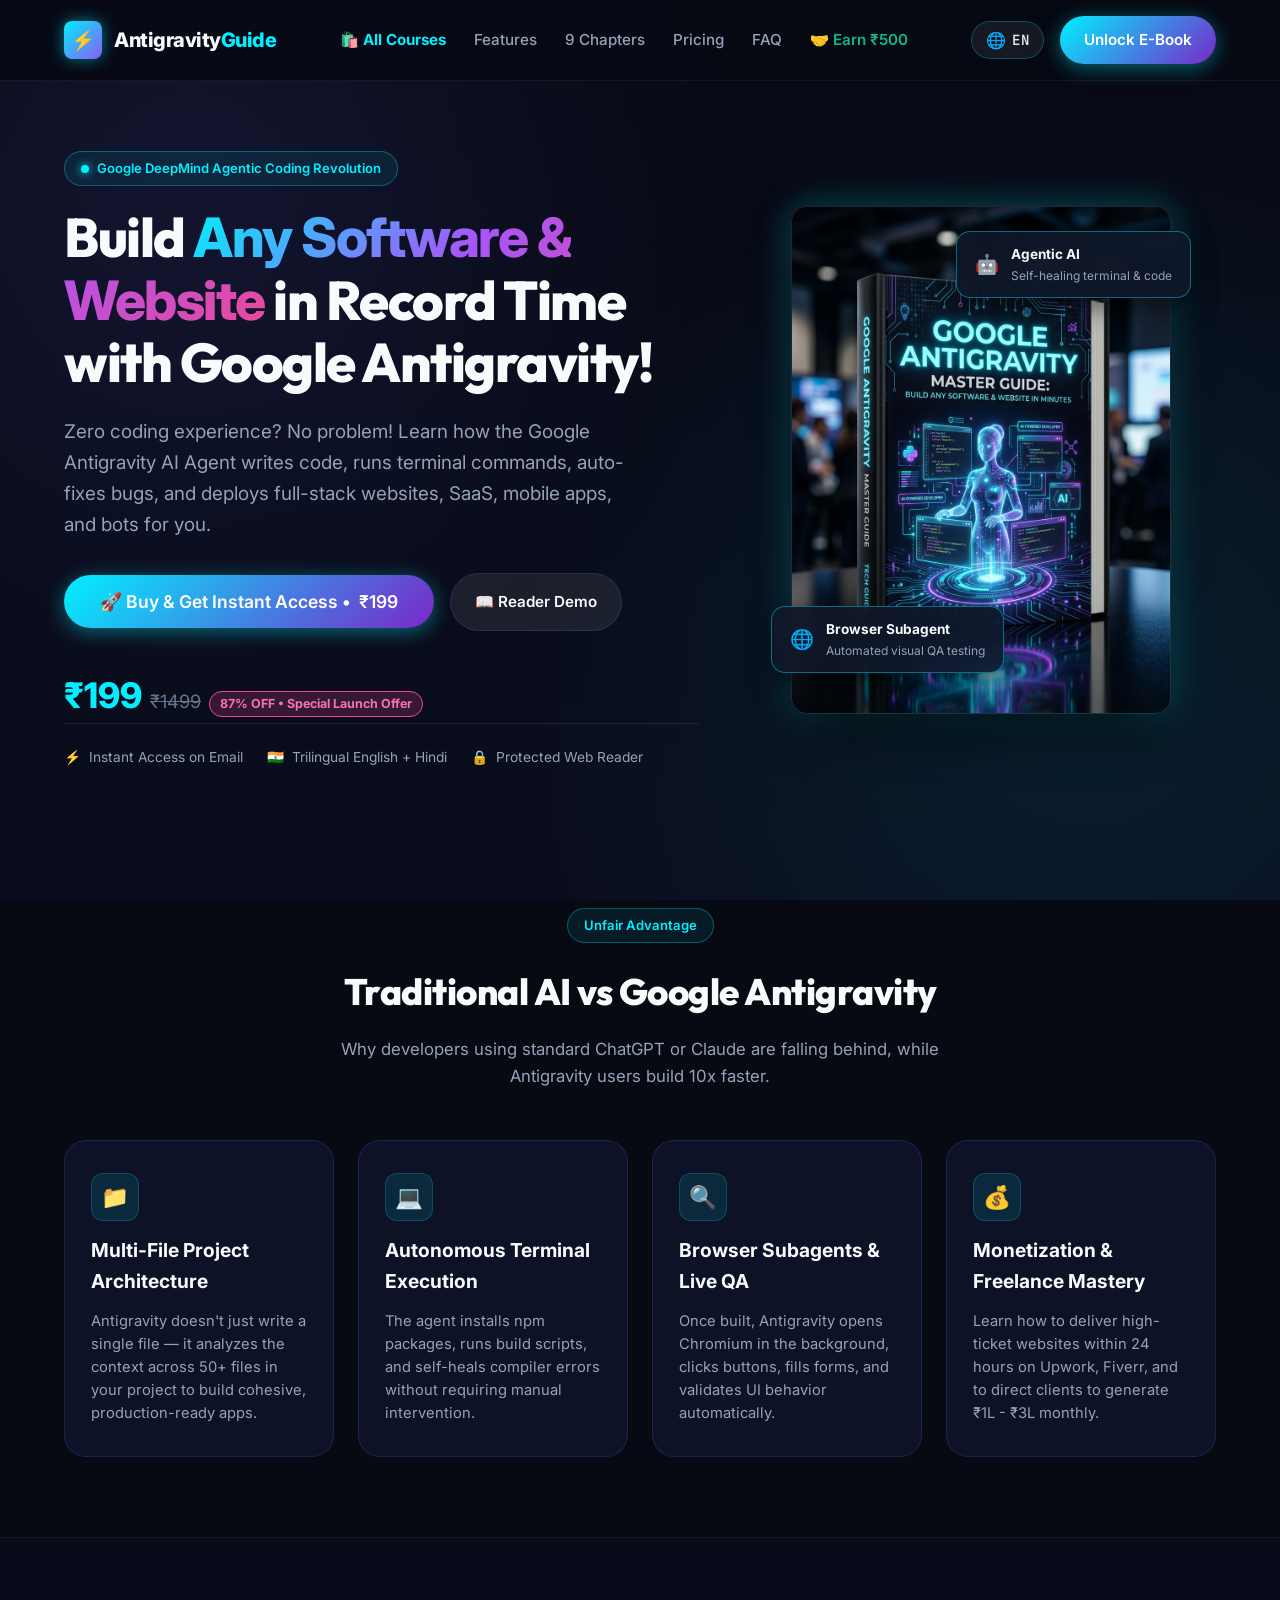
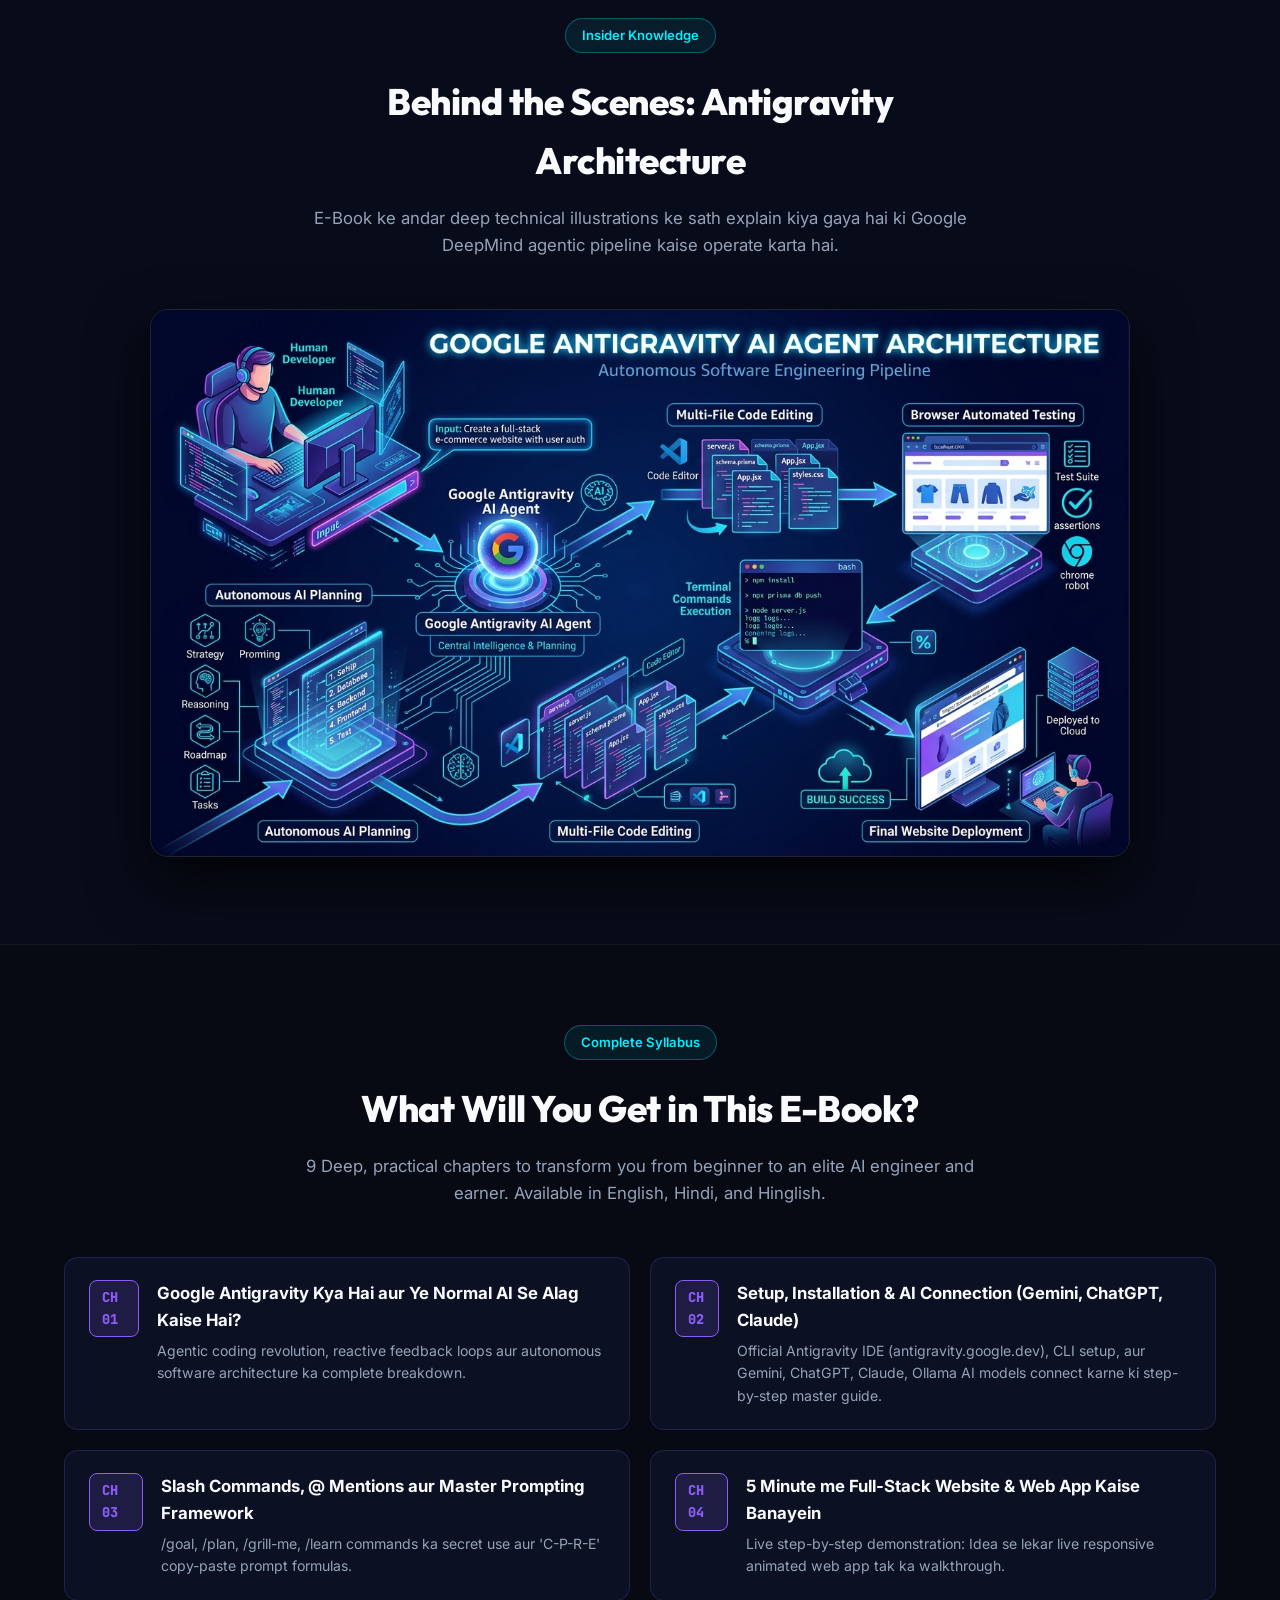
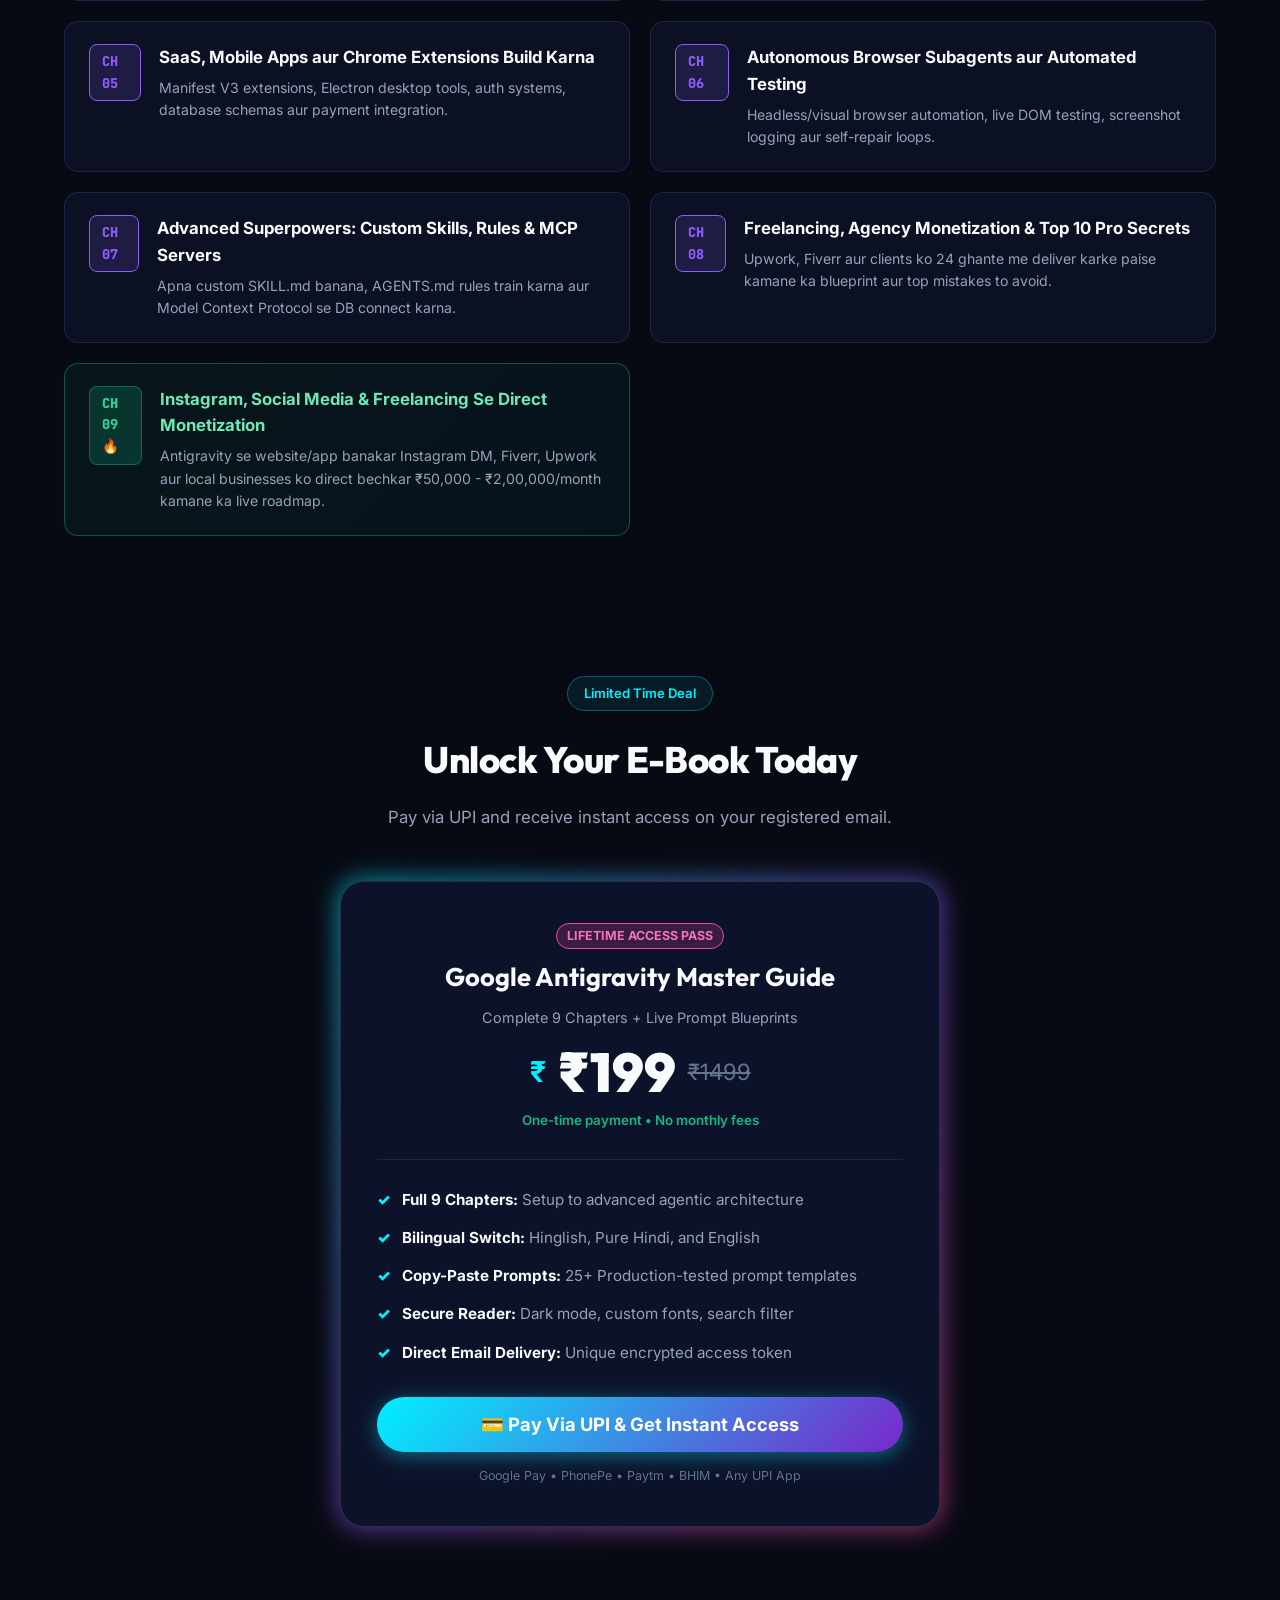
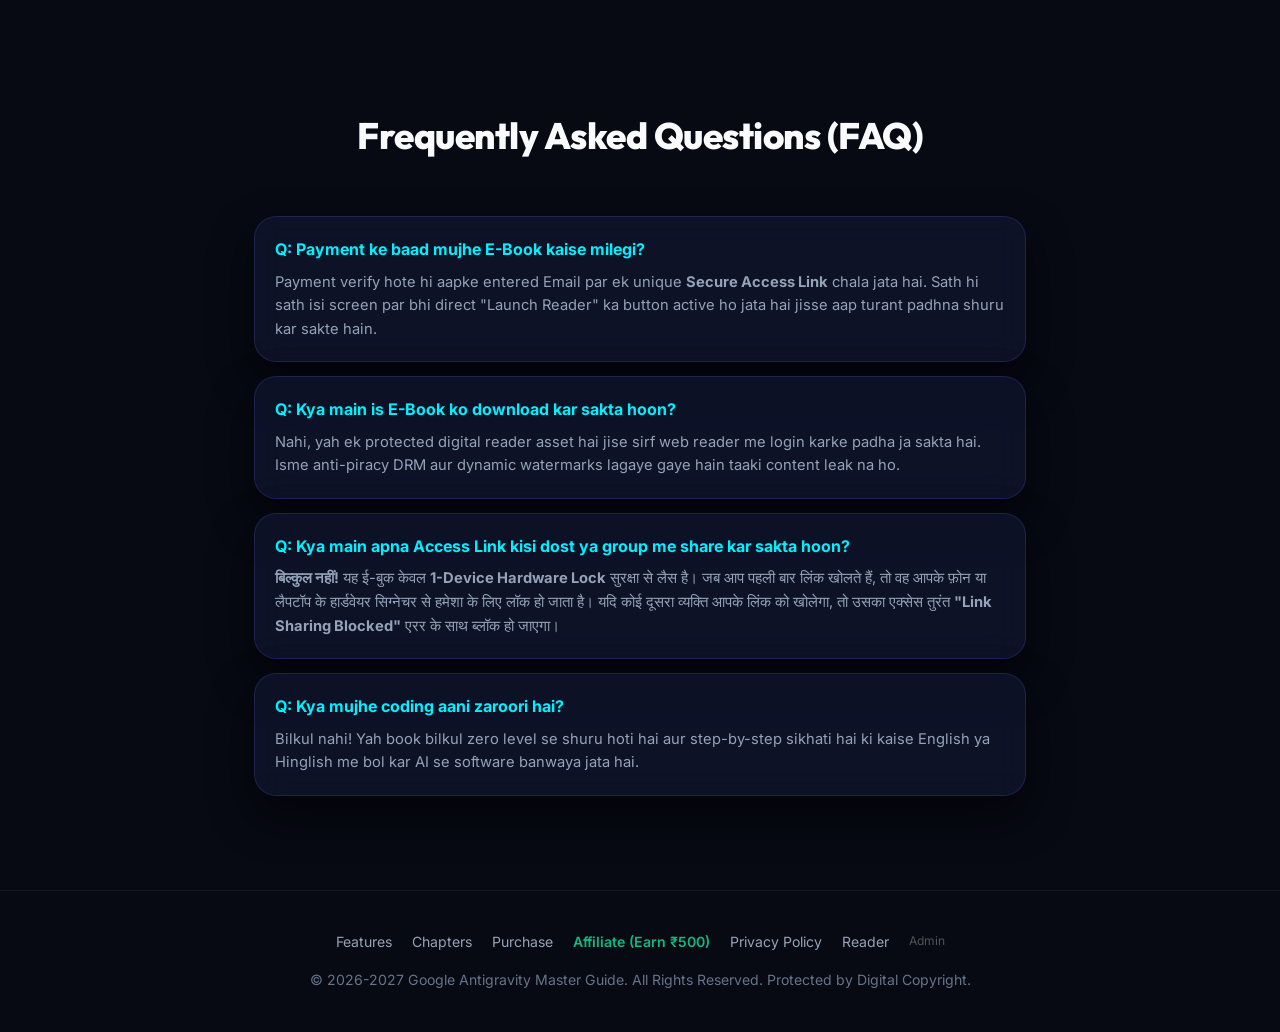
==== commit 705c588e: "Add multi-course manager, storefront catalog, dynamic CMS templates, returning user autofill, and 10" ====
--- a/index.html
+++ b/index.html
@@ -26,6 +26,7 @@
                 <span id="site-name-nav">Antigravity<span style="color: var(--accent-cyan);">Guide</span></span>
             </a>
             <ul class="nav-links" id="main-nav-links">
+                <li><a href="courses.html" id="nav-link-courses" style="color: #00f0ff; font-weight: 700;">🛍️ All Courses</a></li>
                 <li><a href="#features" id="nav-link-features">Features</a></li>
                 <li><a href="#curriculum" id="nav-link-curriculum">9 Chapters</a></li>
                 <li><a href="#pricing" id="nav-link-pricing">Pricing</a></li>
@@ -51,6 +52,7 @@
         <!-- Mobile Menu -->
         <div class="mobile-menu" id="mobile-menu">
             <ul id="mobile-nav-links">
+                <li><a href="courses.html" style="color: #00f0ff; font-weight: 700;">🛍️ All Courses & E-Books</a></li>
                 <li><a href="#features">Features</a></li>
                 <li><a href="#curriculum">9 Chapters</a></li>
                 <li><a href="#pricing">Pricing</a></li>
@@ -380,6 +382,11 @@
 
                 <!-- VERIFICATION & LEGAL CONSENT FORM -->
                 <form id="ebookPaymentForm">
+                    <!-- Returning User Auto-fill Notice -->
+                    <div id="buyerReturningNotice" style="display: none; align-items: center; gap: 8px; background: rgba(16, 185, 129, 0.12); border: 1px solid rgba(16, 185, 129, 0.35); border-radius: 8px; padding: 10px 14px; margin-bottom: 16px; font-size: 0.82rem; color: #34d399;">
+                        <!-- Auto-filled by JS -->
+                    </div>
+
                     <div class="form-group">
                         <label class="form-label" for="buyerName">Aapka Pura Naam (Full Name) <span class="req">*</span></label>
                         <input type="text" id="buyerName" class="form-input" placeholder="e.g. Rahul Sharma" required autocomplete="name">
--- a/assets/css/style.css
+++ b/assets/css/style.css
@@ -1909,3 +1909,135 @@
     transform: translateX(4px);
 }
 
+/* ==========================================================================
+   MOBILE VIEW 100% WIDTH PERFECTION (Cards, Grids, Modals, Forms)
+   ========================================================================== */
+@media (max-width: 768px) {
+    *, *::before, *::after {
+        box-sizing: border-box !important;
+    }
+
+    html, body {
+        overflow-x: hidden !important;
+        width: 100% !important;
+        max-width: 100vw !important;
+    }
+
+    .container, .template-container {
+        width: 100% !important;
+        max-width: 100% !important;
+        padding-left: 16px !important;
+        padding-right: 16px !important;
+        box-sizing: border-box !important;
+    }
+
+    /* All Cards 100% Width */
+    .card,
+    .course-card-item,
+    .feature-card,
+    .pricing-card,
+    .curriculum-accordion-item,
+    .glass-panel,
+    .order-summary-box,
+    .cashfree-strip,
+    .stylish-email-card,
+    .chapter-card,
+    .faq-item {
+        width: 100% !important;
+        max-width: 100% !important;
+        box-sizing: border-box !important;
+    }
+
+    /* Grids collapse to single full-width column */
+    .courses-catalog-grid,
+    .template-grid-2col,
+    .hero-grid,
+    .features-grid,
+    .pricing-grid,
+    .curriculum-grid,
+    .security-banner {
+        display: flex !important;
+        flex-direction: column !important;
+        width: 100% !important;
+        max-width: 100% !important;
+        gap: 18px !important;
+    }
+
+    /* Modal Mobile Optimization */
+    .modal-content,
+    .payment-modal,
+    .cf-gateway-dialog {
+        width: 95% !important;
+        max-width: 100% !important;
+        margin: 10px auto !important;
+        padding: 20px 16px !important;
+        border-radius: 16px !important;
+        box-sizing: border-box !important;
+    }
+
+    /* Form Elements 100% Width */
+    .form-group,
+    .form-input,
+    .search-box-wrap,
+    .search-box-wrap input,
+    .btn-buy-course-direct,
+    .btn-view-course-landing,
+    .btn-primary,
+    .btn-secondary {
+        width: 100% !important;
+        box-sizing: border-box !important;
+    }
+
+    /* Dynamic Landing Hero and Pricing */
+    .dynamic-landing-hero {
+        padding: 40px 0 30px !important;
+    }
+
+    .dynamic-landing-hero h1 {
+        font-size: 26px !important;
+        line-height: 1.3 !important;
+    }
+
+    .dynamic-landing-hero p {
+        font-size: 16px !important;
+    }
+
+    .hero-actions-dynamic {
+        flex-direction: column !important;
+        width: 100% !important;
+        gap: 12px !important;
+    }
+
+    .hero-actions-dynamic .btn {
+        width: 100% !important;
+        text-align: center !important;
+        justify-content: center !important;
+    }
+}
+
+@media (max-width: 480px) {
+    h1, .hero-content h1, .courses-hero h1 {
+        font-size: 24px !important;
+    }
+
+    h2, .section-title {
+        font-size: 20px !important;
+    }
+
+    .course-card-body {
+        padding: 16px !important;
+    }
+
+    .course-pricing-row {
+        flex-direction: column !important;
+        align-items: flex-start !important;
+        gap: 6px !important;
+    }
+
+    .cat-pill {
+        padding: 7px 13px !important;
+        font-size: 0.78rem !important;
+    }
+}
+
+
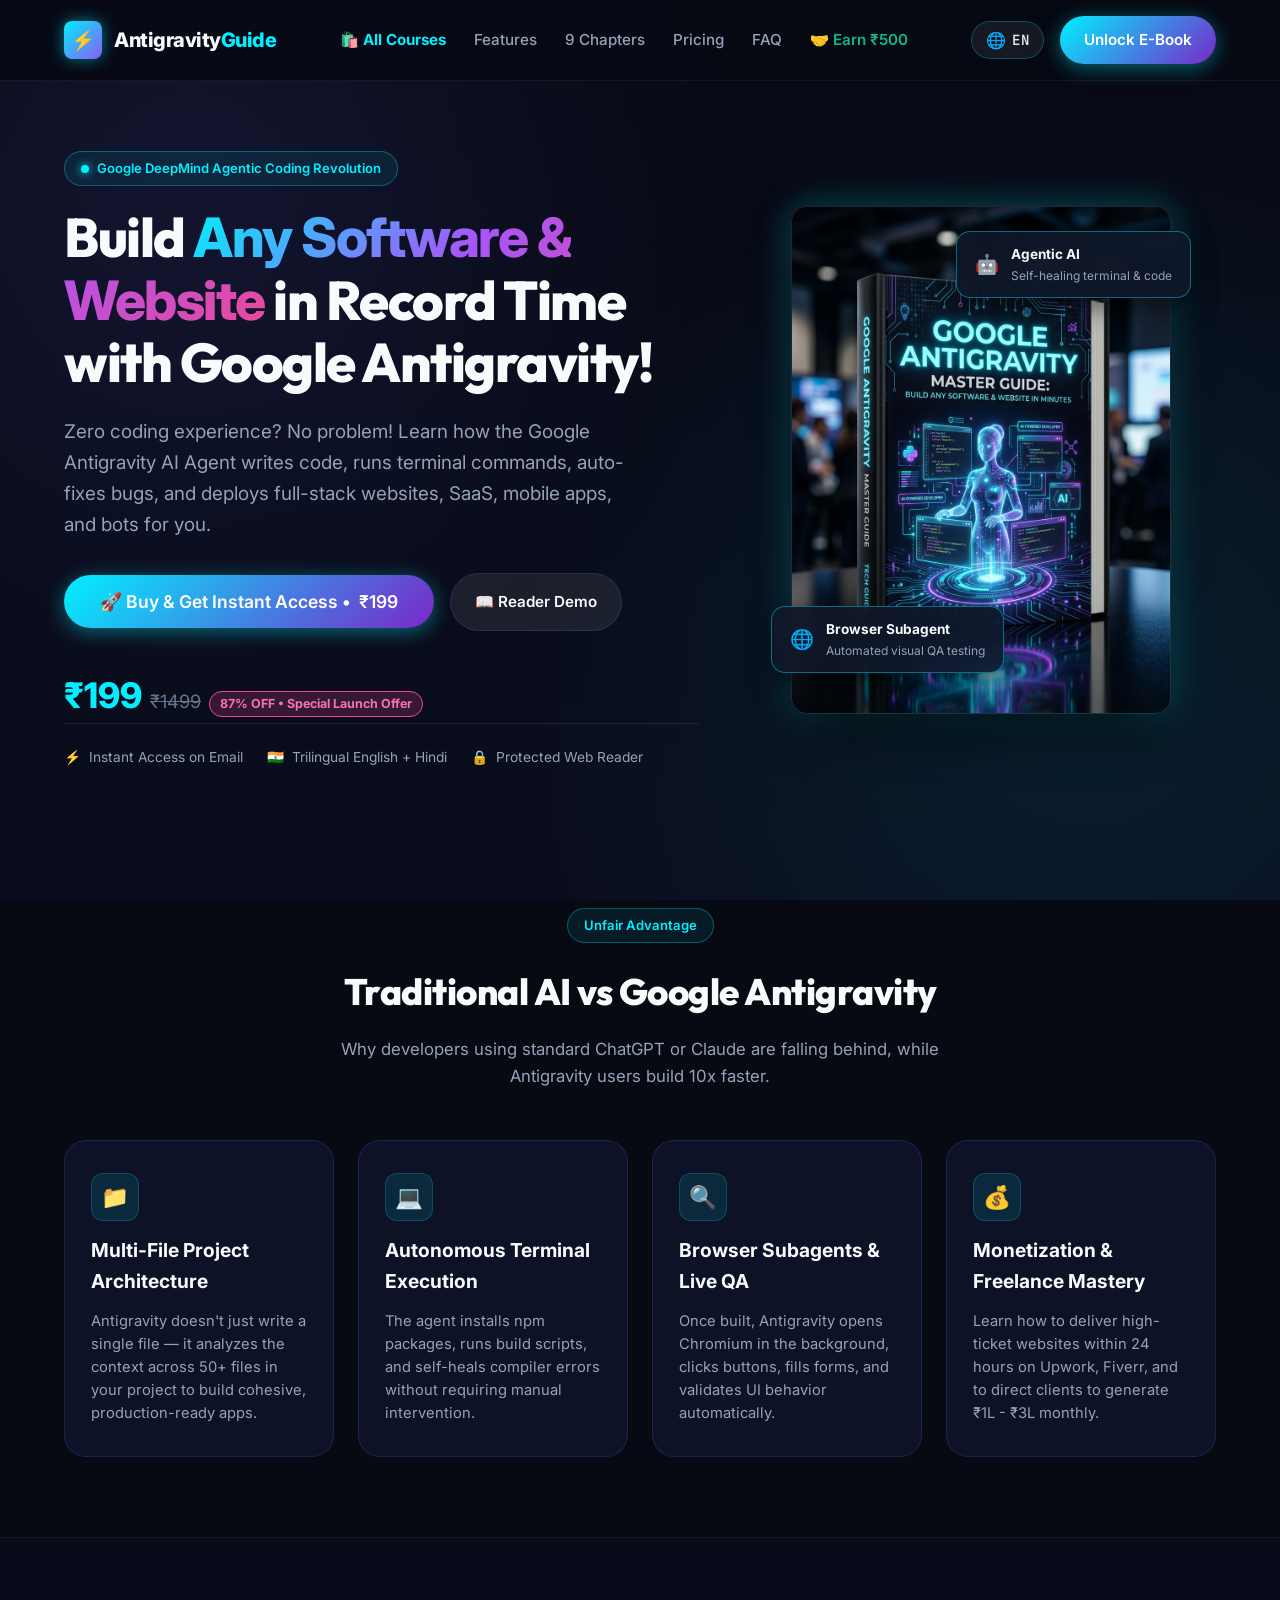
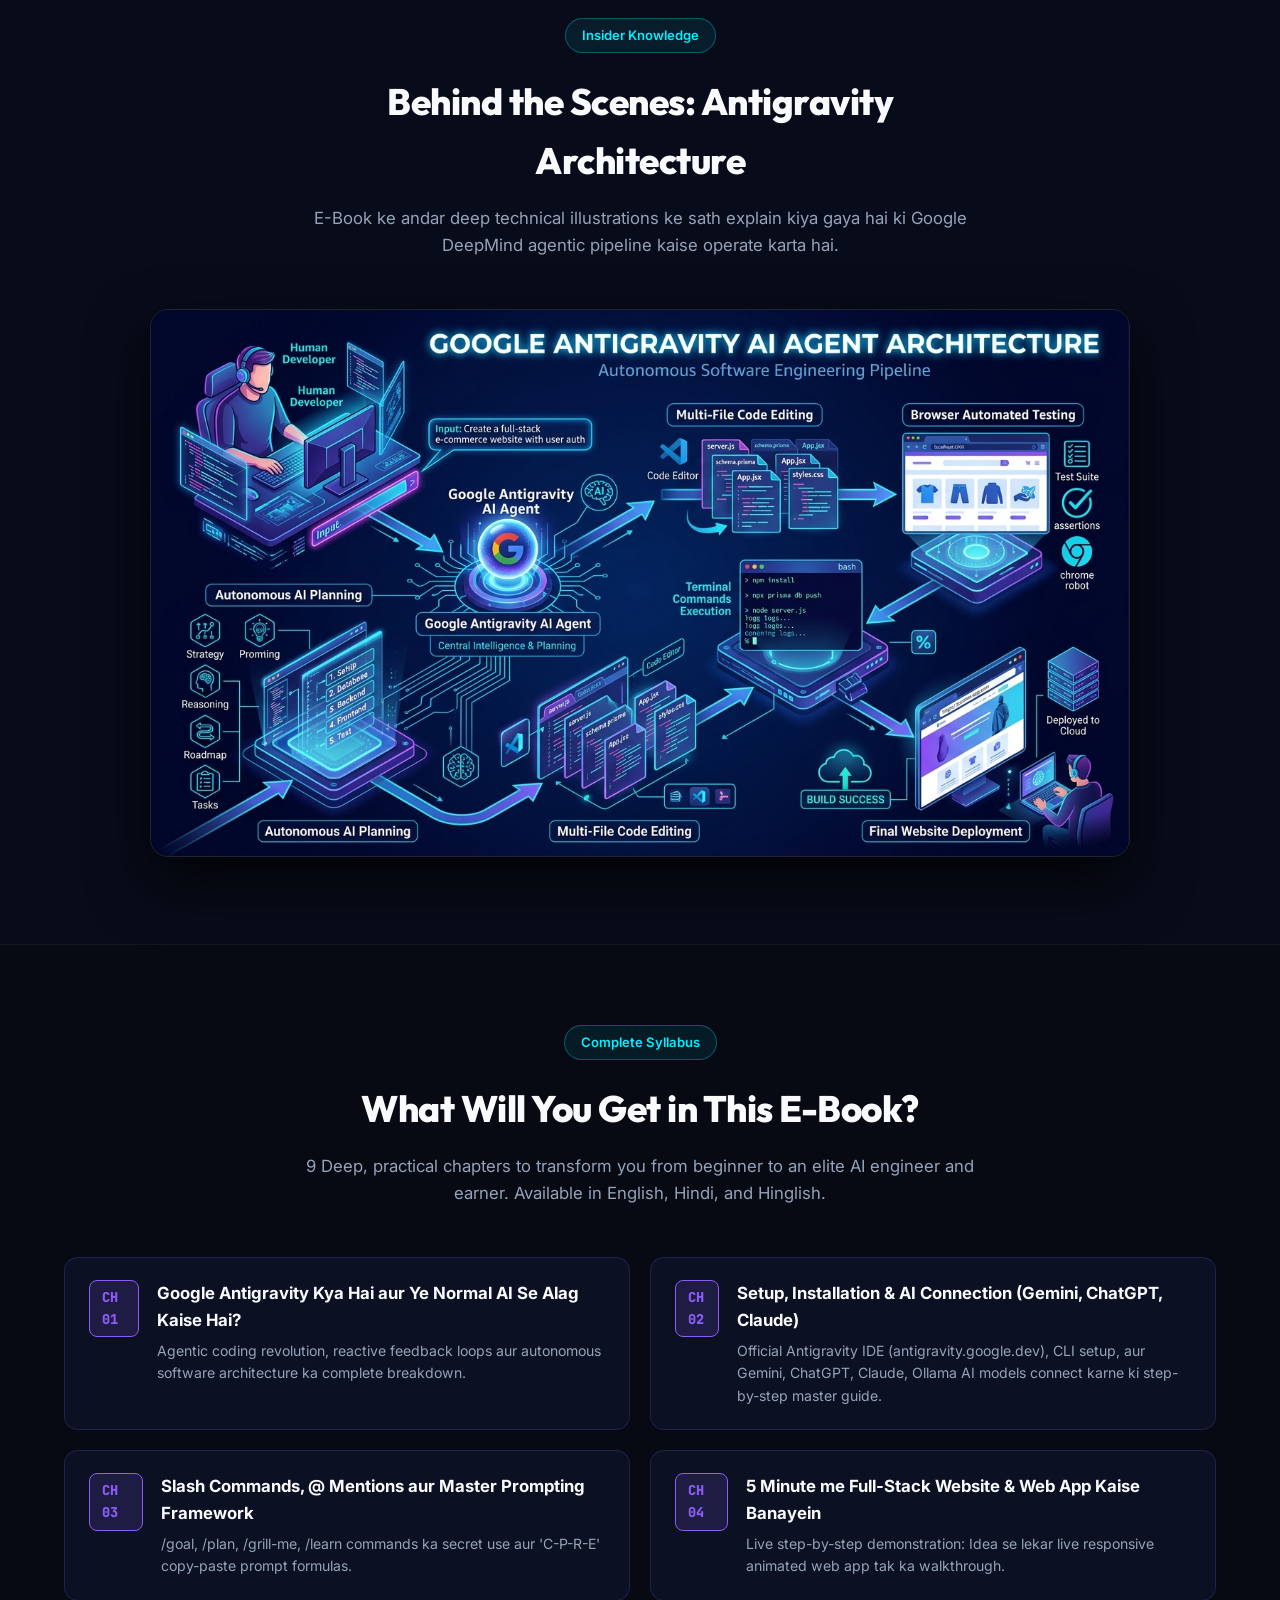
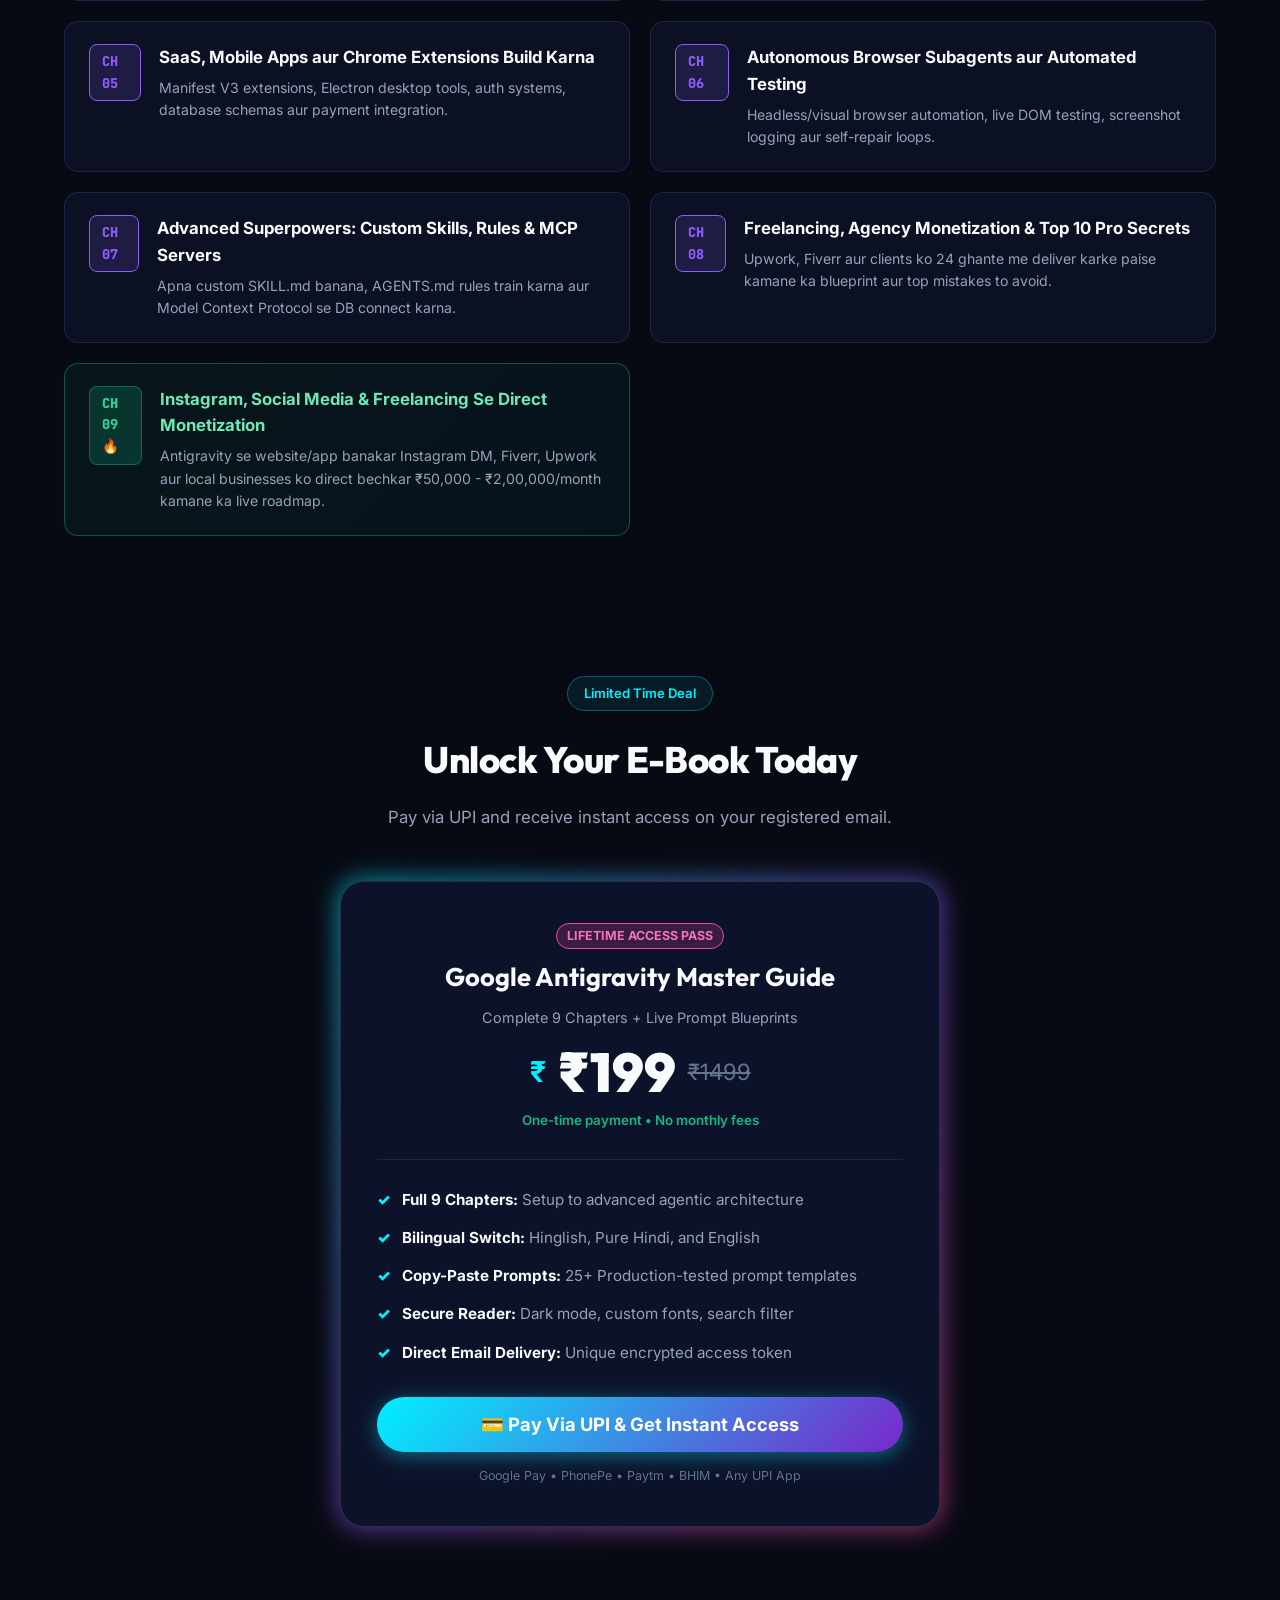
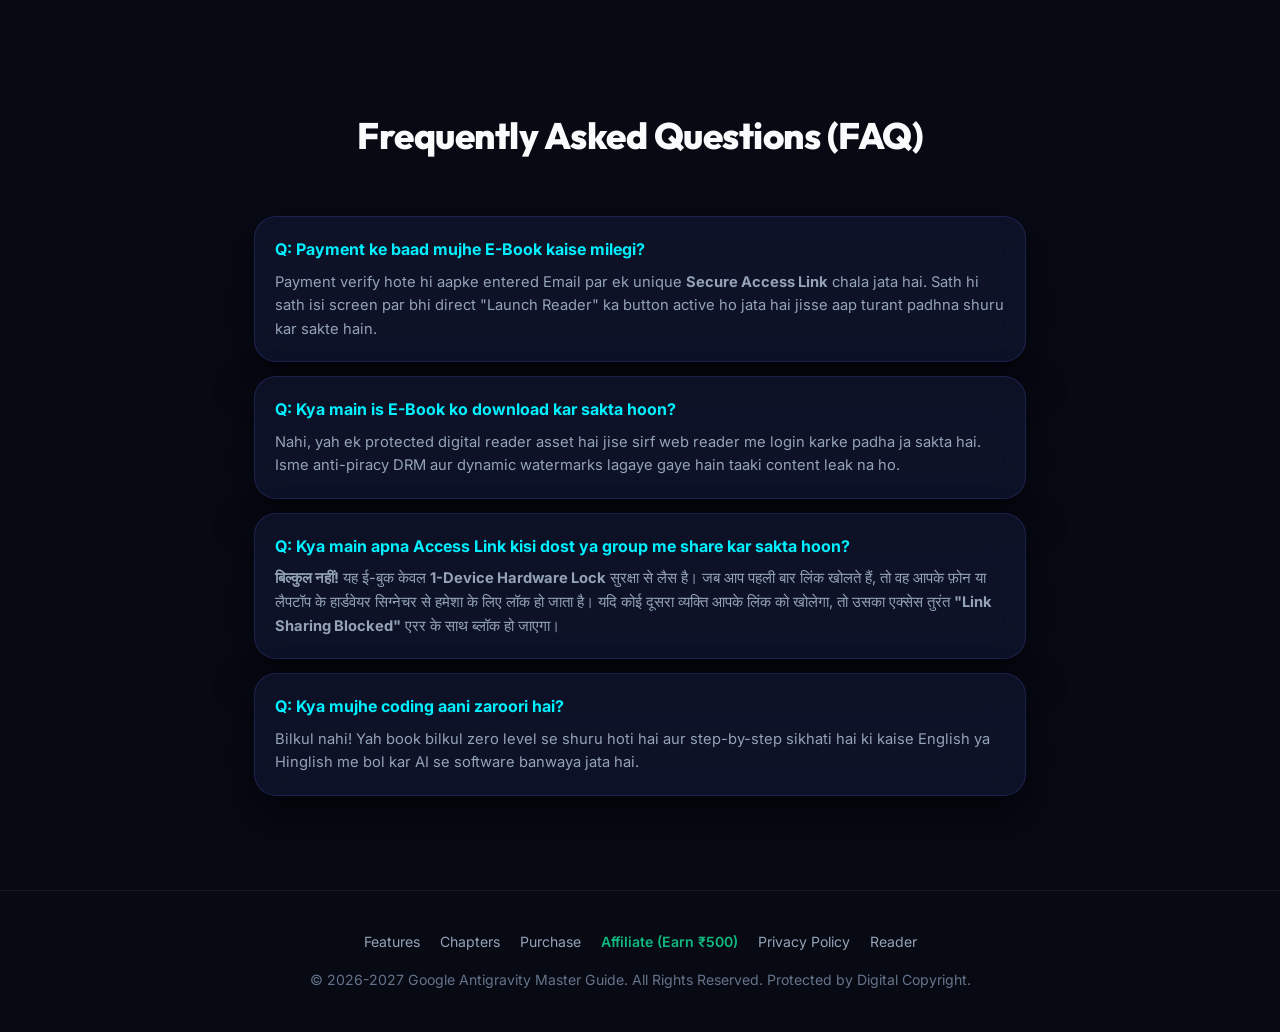
==== commit e26a7b29: "Configure Satyam admin credentials, email password reset modal, remove all public admin links, and f" ====
--- a/index.html
+++ b/index.html
@@ -359,7 +359,6 @@
                 <a href="#affiliateModal" class="btn-open-affiliate" style="color: #10b981; font-weight: 600;">Affiliate (Earn ₹500)</a>
                 <a href="privacy-policy.html" id="footer-link-privacy">Privacy Policy</a>
                 <a href="reader.html" id="footer-link-reader">Reader</a>
-                <a href="admin.html" id="footer-link-admin" style="color: rgba(255,255,255,0.3); font-size: 0.75rem;">Admin</a>
             </div>
             <p id="footer-copyright-main">&#169; 2026-2027 Google Antigravity Master Guide. All Rights Reserved. Protected by Digital Copyright.</p>
         </div>
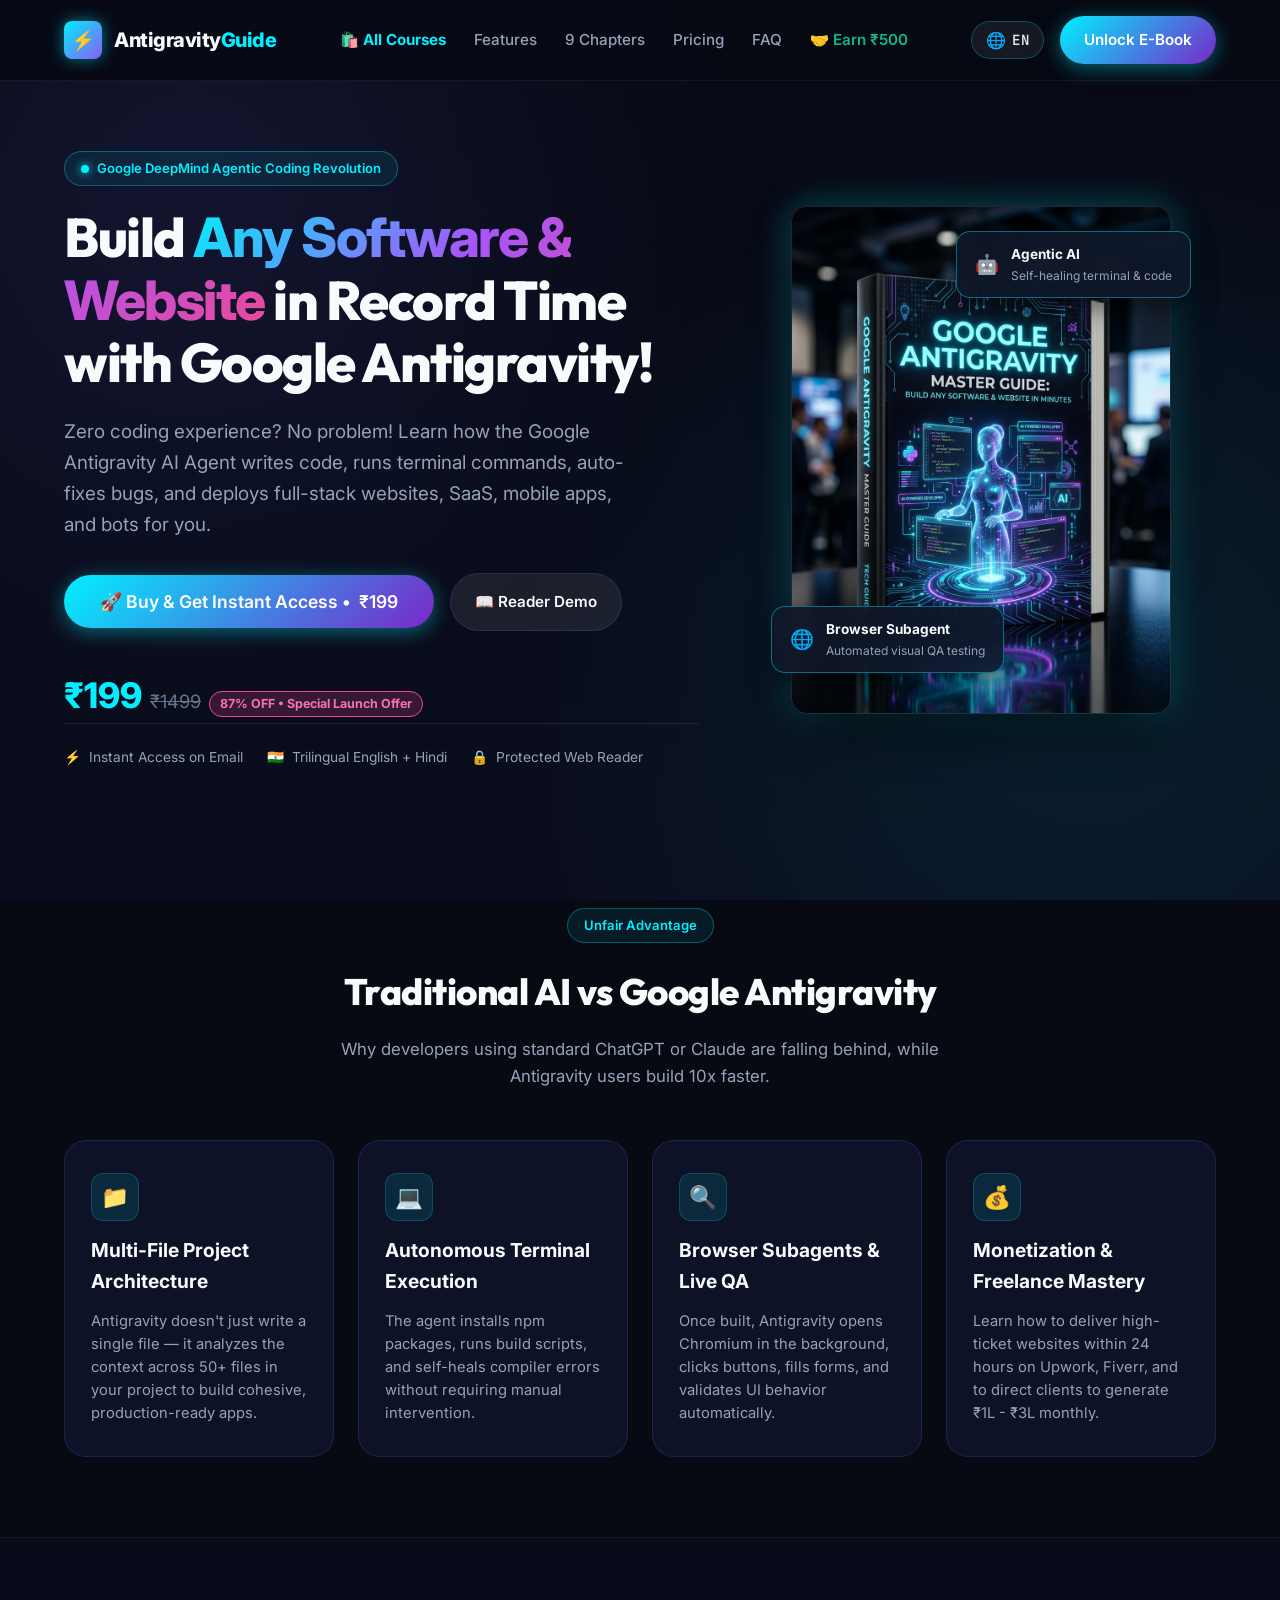
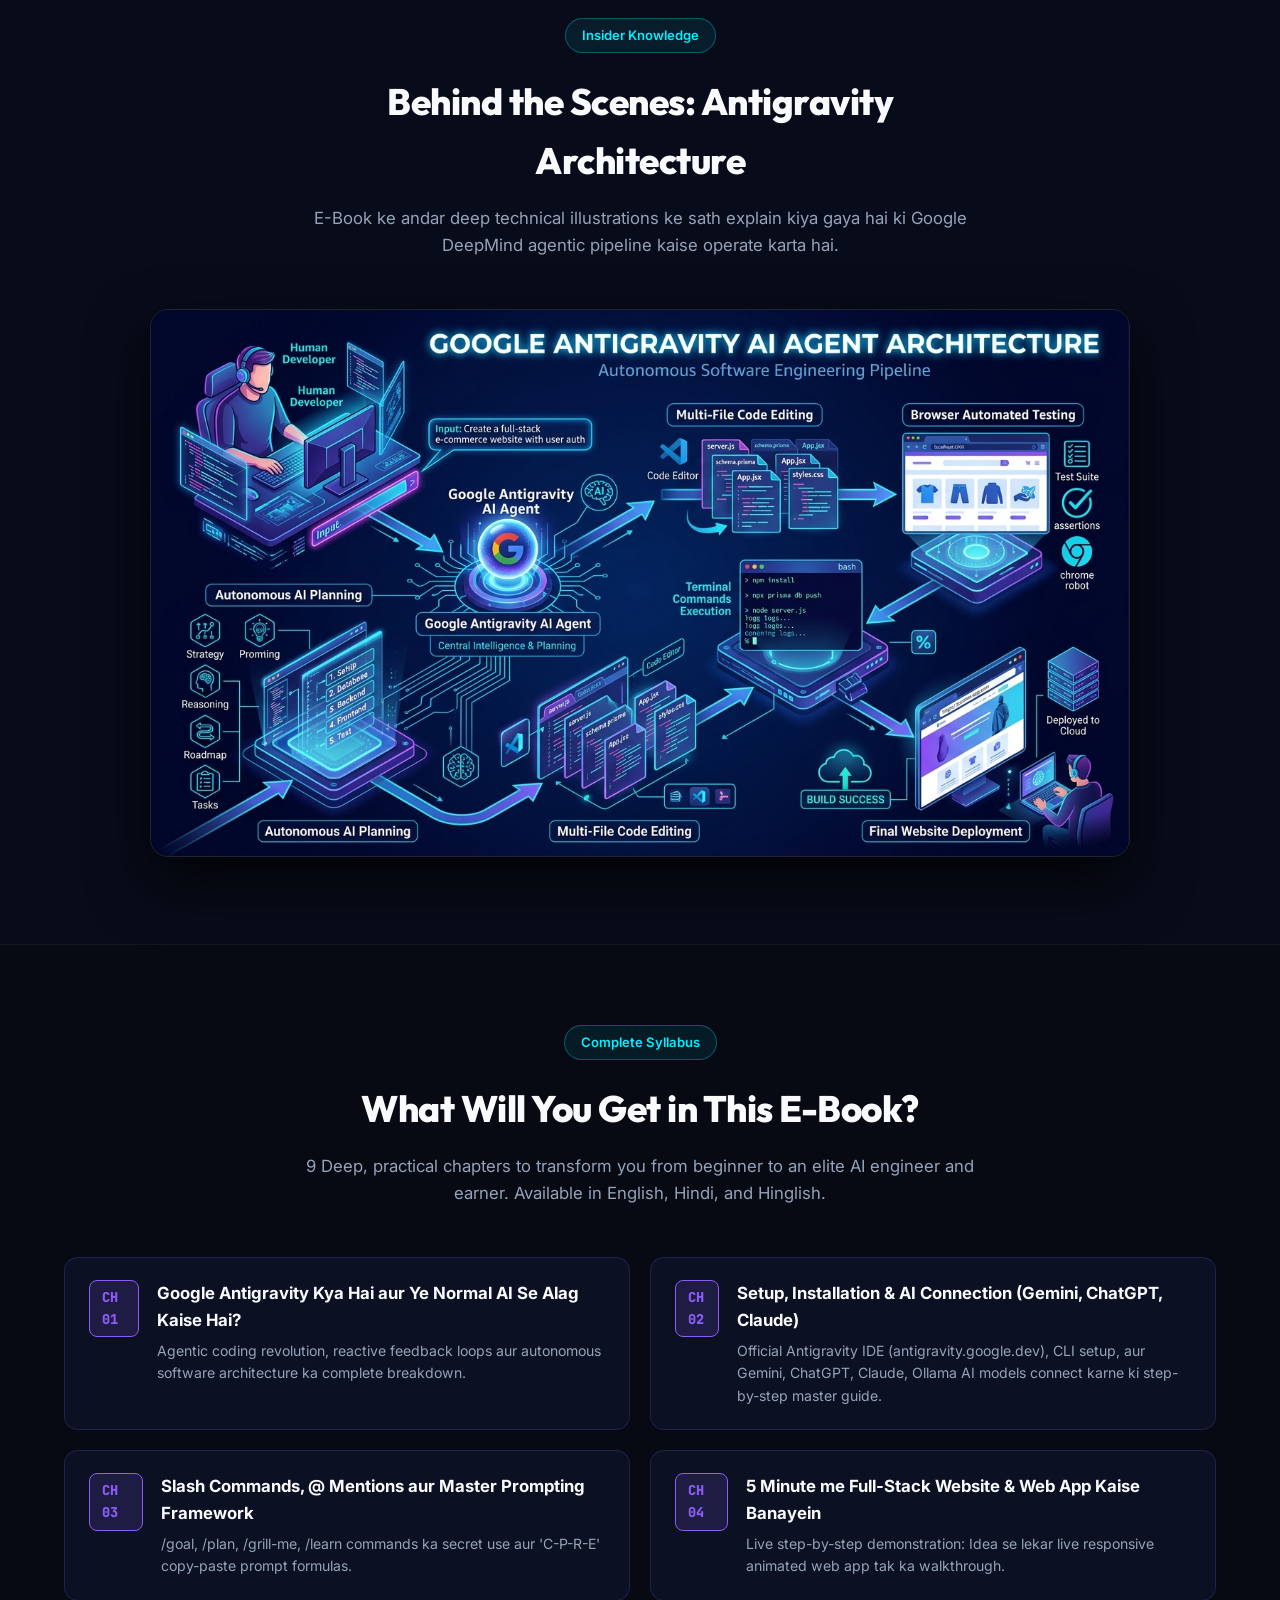
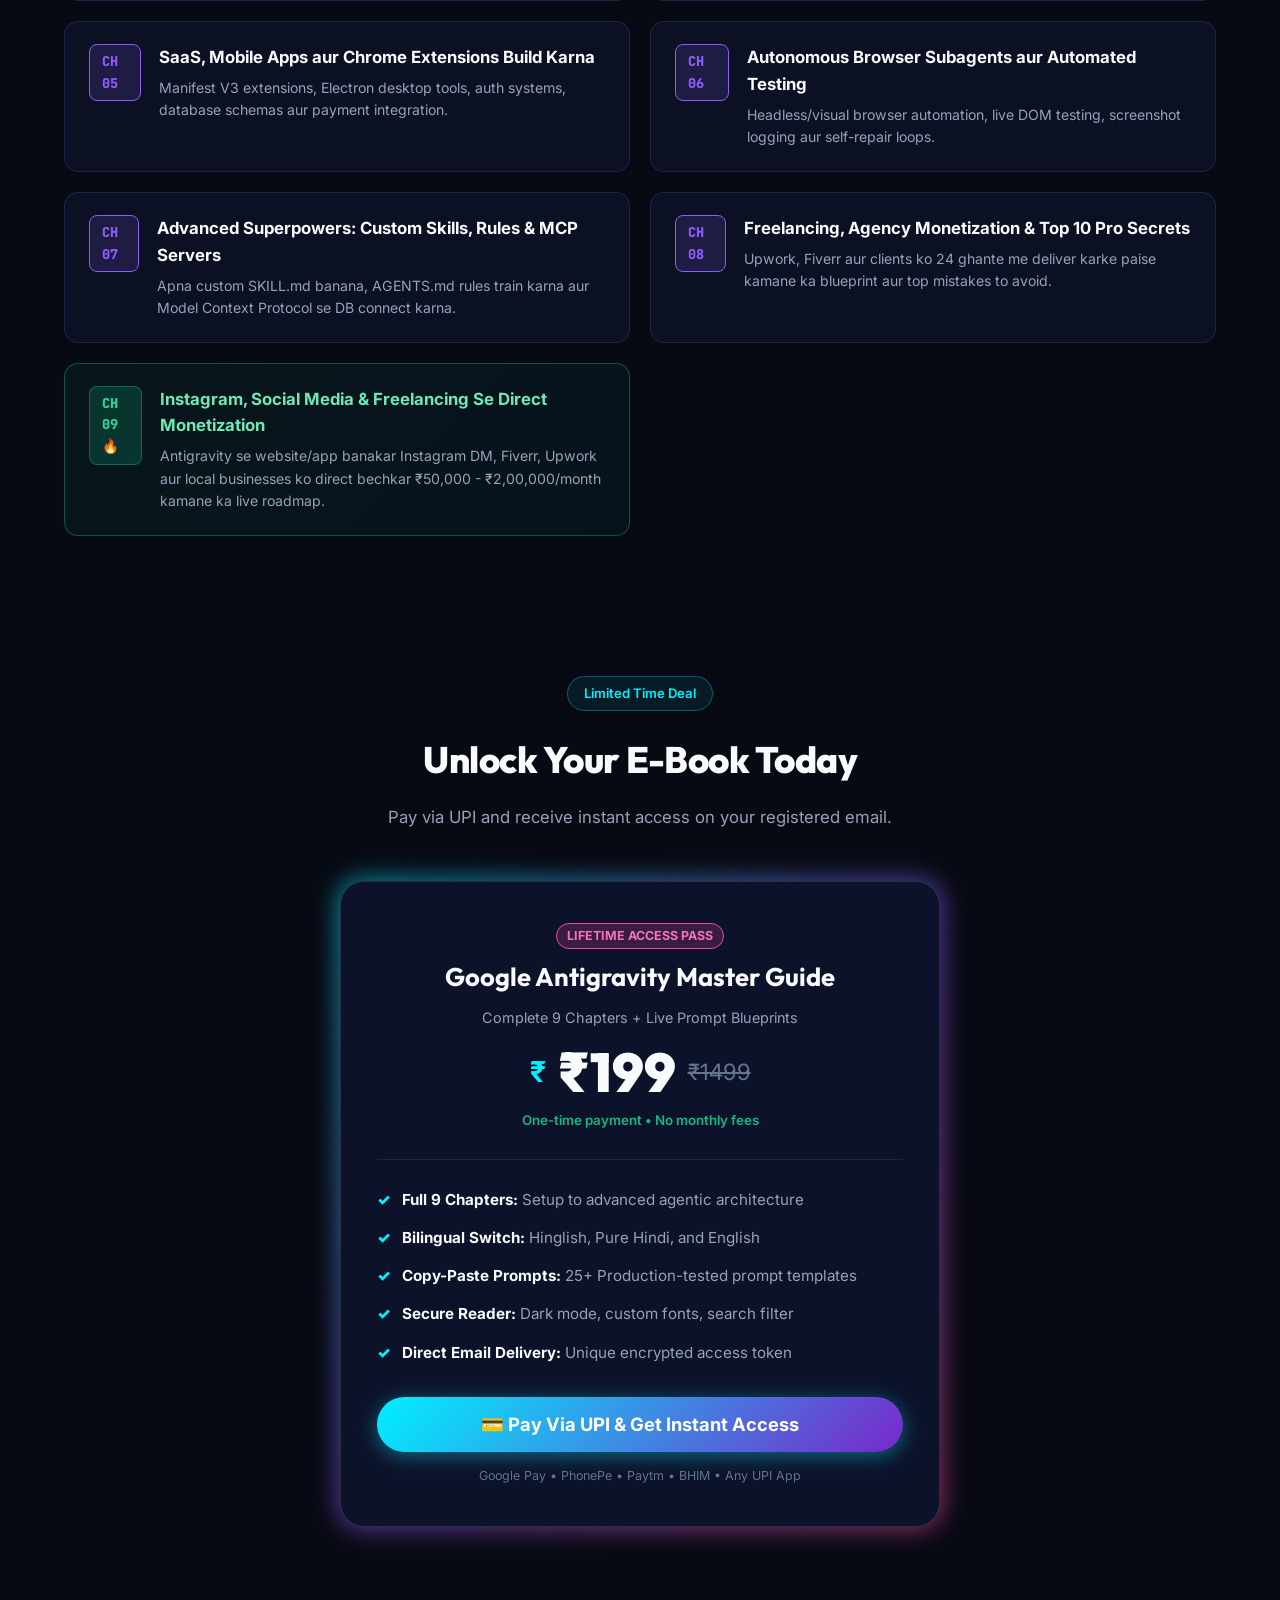
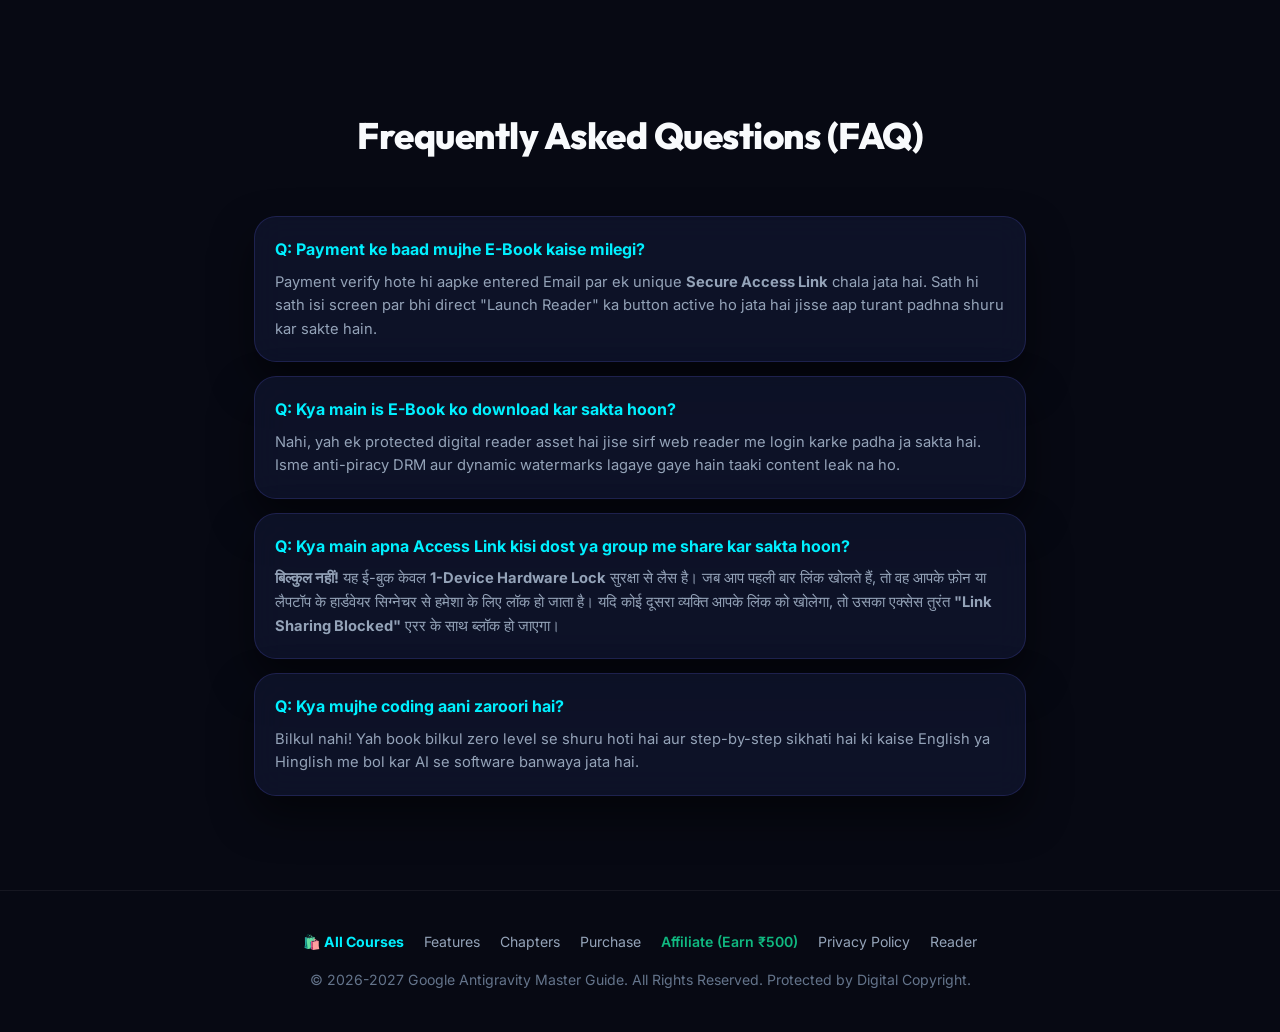
==== commit 54d4f045: "Fix affiliate program modal & instant join flow, restore All Courses menu link" ====
--- a/index.html
+++ b/index.html
@@ -353,6 +353,7 @@
     <footer class="footer">
         <div class="container">
             <div class="footer-links" id="footer-links-main">
+                <a href="courses.html" style="color: #00f0ff; font-weight: 700;">🛍️ All Courses</a>
                 <a href="#features" id="footer-link-features">Features</a>
                 <a href="#curriculum" id="footer-link-chapters">Chapters</a>
                 <a href="#pricing" id="footer-link-purchase">Purchase</a>
@@ -634,11 +635,53 @@
                 </div>
             </div>
 
-            <!-- Login / Lookup -->
-            <div id="affiliateLookupSection" style="background: rgba(255,255,255,0.02); border: 1px solid rgba(255,255,255,0.08); border-radius: 12px; padding: 18px; margin-bottom: 20px;">
-                <h4 style="font-size: 0.95rem; color: #00f0ff; margin-bottom: 8px;">Check Your Live Referral Count & Earnings</h4>
+            <!-- SWITCHER TABS: JOIN NEW AFFILIATE vs CHECK EXISTING STATUS -->
+            <div id="affiliateActionTabs" style="display: flex; gap: 8px; margin-bottom: 18px; border-bottom: 1px solid rgba(255,255,255,0.1); padding-bottom: 12px;">
+                <button type="button" id="tabBtnAffiliateJoin" class="btn" style="flex: 1; padding: 10px 14px; font-size: 0.9rem; font-weight: 700; background: rgba(16, 185, 129, 0.2); border: 1px solid #10b981; color: #a7f3d0; border-radius: 8px; cursor: pointer;">
+                    🚀 1. Join & Get Free Link
+                </button>
+                <button type="button" id="tabBtnAffiliateLookup" class="btn" style="flex: 1; padding: 10px 14px; font-size: 0.9rem; font-weight: 600; background: rgba(255, 255, 255, 0.05); border: 1px solid rgba(255,255,255,0.12); color: #94a3b8; border-radius: 8px; cursor: pointer;">
+                    🔍 2. Check Earnings / Status
+                </button>
+            </div>
+
+            <!-- VIEW 1: INSTANT JOIN FORM (100% FREE FOR ANYONE) -->
+            <div id="affiliateJoinSection" style="background: rgba(16, 185, 129, 0.06); border: 1px solid rgba(16, 185, 129, 0.25); border-radius: 12px; padding: 20px; margin-bottom: 20px;">
+                <div style="display: flex; align-items: center; justify-content: space-between; margin-bottom: 8px;">
+                    <h4 style="font-size: 1.05rem; color: #34d399; margin: 0; font-weight: 700;">
+                        ✨ Join Affiliate Program & Start Earning!
+                    </h4>
+                    <span style="font-size: 0.72rem; background: rgba(16,185,129,0.2); color: #34d399; padding: 2px 8px; border-radius: 12px; font-weight: 700;">100% FREE</span>
+                </div>
+                <p style="font-size: 0.84rem; color: #cbd5e1; margin-bottom: 14px; line-height: 1.5;">
+                    Apni details bharein aur turant apna unique referral link prapt karein. Kisi purchase ki zaroorat nahi hai — har 5 paid users par direct ₹500 aapke UPI me transfer honge!
+                </p>
+                <form id="affiliateInstantJoinForm" onsubmit="return false;" style="display: flex; flex-direction: column; gap: 12px;">
+                    <div>
+                        <label style="font-size: 0.8rem; color: #94a3b8; display: block; margin-bottom: 4px;">Aapka Pura Naam (Full Name):</label>
+                        <input type="text" id="affJoinName" class="form-input" placeholder="e.g. Rahul Sharma" required style="width: 100%; padding: 10px 12px; font-size: 0.9rem;">
+                    </div>
+                    <div>
+                        <label style="font-size: 0.8rem; color: #94a3b8; display: block; margin-bottom: 4px;">WhatsApp Number ya Email Address:</label>
+                        <input type="text" id="affJoinContact" class="form-input" placeholder="e.g. 9876543210 ya rahul@gmail.com" required style="width: 100%; padding: 10px 12px; font-size: 0.9rem;">
+                    </div>
+                    <div>
+                        <label style="font-size: 0.8rem; color: #94a3b8; display: block; margin-bottom: 4px;">Aapka Payout UPI ID (GPay / PhonePe / Paytm):</label>
+                        <input type="text" id="affJoinUpi" class="form-input" placeholder="e.g. rahul@oksbi / 9876543210@paytm" required style="width: 100%; padding: 10px 12px; font-size: 0.9rem;">
+                        <small style="color: #64748b; font-size: 0.72rem; display: block; margin-top: 3px;">Har 5 paid buyers complete hone par ₹500 isi UPI ID par credit honge.</small>
+                    </div>
+                    <button type="button" id="btnSubmitJoinAffiliate" class="btn btn-primary" style="margin-top: 4px; padding: 12px; font-size: 0.95rem; font-weight: 700; background: linear-gradient(135deg, #10b981, #00f0ff); color: #070913; border: none; box-shadow: 0 4px 15px rgba(16, 185, 129, 0.4); cursor: pointer;">
+                        ⚡ Get My Personal Affiliate Link Now
+                    </button>
+                </form>
+            </div>
+
+            <!-- VIEW 2: LOGIN / LOOKUP (EXISTING PARTNER OR BUYER) -->
+            <div id="affiliateLookupSection" style="display: none; background: rgba(255,255,255,0.02); border: 1px solid rgba(255,255,255,0.08); border-radius: 12px; padding: 18px; margin-bottom: 20px;">
+                <h4 style="font-size: 0.95rem; color: #00f0ff; margin-bottom: 8px;">Check Live Referral Count, Progress & Payout</h4>
+                <p style="font-size: 0.82rem; color: #94a3b8; margin-bottom: 12px;">Apna Affiliate Token, E-Book Access Pass ya Registered Email/Phone enter karein:</p>
                 <div style="display: flex; gap: 8px; flex-wrap: wrap;">
-                    <input type="text" id="affiliateTokenLookup" class="form-input" placeholder="Enter your Access Token or Email..." style="flex: 1; min-width: 220px;">
+                    <input type="text" id="affiliateTokenLookup" class="form-input" placeholder="Token / Email / Phone..." style="flex: 1; min-width: 220px;">
                     <button type="button" id="btnCheckAffiliateStats" class="btn btn-primary" style="padding: 10px 18px; font-size: 0.9rem; white-space: nowrap;">Check Status 🔍</button>
                 </div>
             </div>
@@ -650,9 +693,14 @@
                         <strong style="color: #34d399; font-size: 1.1rem;" id="affiliatePartnerName">Partner Dashboard</strong>
                         <span style="display: block; font-size: 0.8rem; color: #94a3b8;" id="affiliatePartnerToken">Token: AGY-EBK-XXXX</span>
                     </div>
-                    <div style="text-align: right;">
-                        <span style="font-size: 0.8rem; color: #94a3b8;">Target Progress:</span>
-                        <strong style="display: block; font-size: 1.2rem; color: #00f0ff;" id="affiliateSalesCountDisplay">0 / 5 Sales</strong>
+                    <div style="display: flex; align-items: center; gap: 10px; flex-wrap: wrap;">
+                        <button type="button" id="btnSwitchAffiliateAccount" style="padding: 5px 10px; font-size: 0.75rem; background: rgba(255,255,255,0.06); border: 1px solid rgba(255,255,255,0.15); color: #cbd5e1; border-radius: 6px; cursor: pointer;">
+                            🔄 Switch Account
+                        </button>
+                        <div style="text-align: right;">
+                            <span style="font-size: 0.78rem; color: #94a3b8;">Target Progress:</span>
+                            <strong style="display: block; font-size: 1.15rem; color: #00f0ff;" id="affiliateSalesCountDisplay">0 / 5 Sales</strong>
+                        </div>
                     </div>
                 </div>
 
